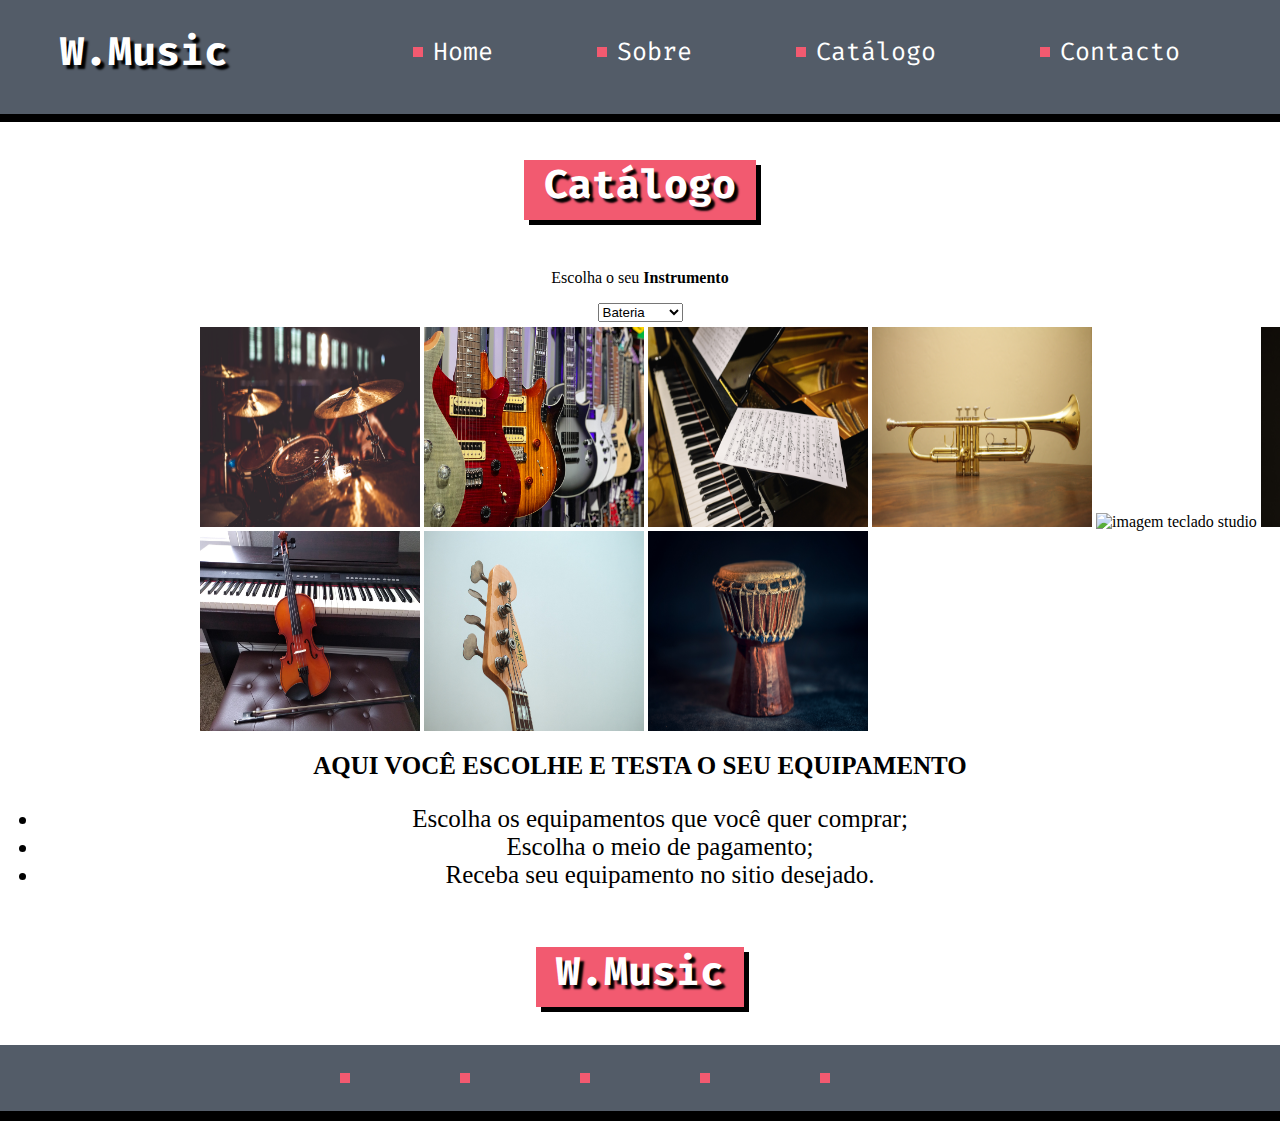
==== ProjetoWMusic/catalogo.html @ c72a1ba7 "Cria JS carrossel e styles.css" ====
<!DOCTYPE html>

<html lang="pt-BR">
	
	<head>

		<meta http-equiv="Content type" content="text/html" charset="UTF-8" />
        <link rel="preconnect" type="text/css" href="https://fonts.gstatic.com"><!--aqui type="text/css"-->
		<meta name="viewport" content="width=device-width, initial-scale=1.0">
		<link href="https://fonts.googleapis.com/css2?family=Fira+Code:wght@300;500&display=swap" type="text/css" rel="stylesheet"><!--aqui type="text/css"-->
		<meta name="author" content="Ismar Gomes" />

		<title>Catálogo</title>

		<script src="https://kit.fontawesome.com/3818d44296.js" crossorigin="anonymous"></script>
		
		<link rel="stylesheet" type="text/css" href="css/styles.css"><!--aqui type="text/css"-->

	</head>

	<body>
		<header>
			<h1>W.Music</h1>

			<nav>				 
				<a lang="en" href="index.html" target="_blank">Home</a>
				<a href="sobre.html" target="_blank">Sobre</a>
				<a href="catalogo.html" target="_blank">Catálogo</a>
				<a href="contacto.html" target="_blank">Contacto</a>				 
			</nav>

		</header>
		
		<div id="box">
			<div id="text" align="center"> 
			
				<h2>Catálogo</h2>
					<p>Escolha o seu <strong>Instrumento</strong></p>
						
				<select>
						<option value="bateria">Bateria</option>
						<option value="guitarra">Guitarra</option>
						<option value="piano">Piano</option>
						<option value="trompete">Trompete</option>
						<option value="teclado">Teclado</option>
						<option value="caixa">Caixa</option>
						<option value="violino">Violino</option>
						<option value="baixo">Baixo</option>
						<option value="percussao">Percussão</option>					
				</select>			  
			</div>
		</div>

		<div id="instrument">

				<img src="assets/img/drumms.jpg" width="220px" height="200px"  alt="imagem drumms" title="Drumms" />
						
				<img src="assets/img/guitarras.jpg" width="220px" height="200px"  alt="guitarras" title="Guitarras" /> 
							
				<img src="assets/img/piano.jpg" width="220px" height="200px"  alt="imagem piano" title="Piano" />
								
				<img src="assets/img/trompete.jpg" width="220px" height="200px"  alt="trompete" title="Trompete" /> 

				<img src="assets/img/tecladostudio.jpg" width="220px" height="200px"  alt="imagem teclado studio" title="Teclado" />
									
				<img src="assets/img/caixa.jpg" width="220px" height="200px"  alt="caixa" title="Caixa" /> 
									
				<img src="assets/img/violino.jpg" width="220px" height="200px"  alt="violino" title="violino" /> 

				<img src="assets/img/baixo.jpg" width="220px" height="200px"  alt="baixo" title="Baixo" /> 

				<img src="assets/img/percussao.jpg" width="220px" height="200px"  alt="baixo" title="Baixo" /> 

		</div>
				
				<p align="center" style="font-size: 25px; font-family: cursive;"><strong>AQUI VOCÊ ESCOLHE E TESTA O SEU EQUIPAMENTO</strong></p>
				
					<ul class="lista" align="center">
						<li>Escolha os equipamentos que você quer comprar;</li>
						<li>Escolha o meio de pagamento;</li>
						<li>Receba seu equipamento no sitio desejado.</li>
					</ul>
					
					<div id="text" align="center">		 
						<h2>W.Music</h2>
					</div>
			
		<footer class="main-footer">
			<a href="#"><i class="fa-brands fa-facebook"></i></a>
			<a href="#"><i class="fa-brands fa-twitter"></i></a>
			<a href="#"><i class="fa-brands fa-instagram"></i></a>
			<a href="#"><i class="fa-brands fa-google-plus"></i></a>
			<a href="#"><i class="fa-brands fa-youtube"></i></a>
		</footer>
	</body>
</html>
---- ProjetoWMusic/css/styles.css ----
body{
    margin: 0;
    padding: 0;
    width: 100%;
    height: 100vh; 
    justify-content: center;
    align-items: center;
}

header{
    display: flex;
    background-color: #535c68;
    border-bottom: 8px solid #000;
    padding: 5px 10px;
    justify-content:space-between;
    margin-bottom: 0px;
    margin-top: -10px;	
    margin-left: -10px;
    margin-right: -10px;
}

h1{
    font-family: 'fira code', sans-serif;
    font-size: 40px;
    color: #FFF;
    text-shadow: 4px 4px 2px #000;
    line-height:60px;
    margin-left:60px;		
}

h2{
    font-size: 40px;
    font-family: 'fira code', sans-serif;
    font-size: 40px;
    color: #FFF;
    text-shadow: 4px 4px 2px #000;
    line-height: 40px;
    margin-left: 20px;
}

nav {
    padding-top: 40px;
    padding-bottom: 0px;
    padding-left: 20PX;
    text-align: right;
    background-color:#535c68;	
}

a {
    display: inline-flex;
    align-items: center;
    color:#FFF;
    font-size:25px;
    font-family:Fira Code, sans-serif;
    margin-right:100px; 	
    text-decoration:none;		
}

a::before {
    width: 10px;
    height: 10px;
    margin-right: 10px;
    content:"" ;
    background-color:#F25A70;
}

#button, h2 {
    display: inline-block;
    height: 60px;
    padding-left: 20px;
    padding-right: 20px;
    line-height:50px;
    box-shadow:	5px 5px 0px #000;	
    margin-right: 20px;
    background-color:#F25A70;
}

#box {
    display: inline;
    margin-top: -20px;
    justify-content: center;
}

#text {
    margin-top: 5px;
    margin-bottom: 5px;
    margin-left: 0%;
}

.slider {
    margin: 0;
    margin-left: 25%;
    width: 800px;
    height: 400px;
    overflow: hidden;
    border-radius: 20px;
}

.slides{
    width: 400%;
    height: 400px;
    display: flex;
}

.slides input{
    display: none;
}

.slide{
    width: 25%;
    position: relative;
    transition: 5s;
}

.slide img{
    width: 800px;
}

.start{
    margin-left: 650px;
    margin-top: 5px;
    font-size: 20px;
    padding: 1px 15px;
    border: 2px solid #dfe4ea;
    border-style: outset;
    border-radius: 10px;/*Ficar arredondado*/
}

.start:hover{
    background-color:#4cd137;
}


.stop{
    margin-left: 80px;
    margin-top: 5px;
    font-size: 20px;
    padding: 1px 15px;
    border: 2px solid #dfe4ea;
    border-style: outset;
    border-radius: 10px;
}

.stop:hover{
    background-color:red;
}

.manual-navigation{
    position: absolute;
    width: 800px;
    margin-top: -30px;
    display: flex;
    justify-content: center;
}

.manual-btn{
    padding: 5px;
    border-radius: 10px;
    cursor: pointer;
    transition: 1s;
    border: 2px solid #fff;
    opacity: 0;
}

.manual-btn:not(:last-child){
    margin-right: 40px;
}

.manual-btn:hover{
    background-color: #fff;
}

#radio1:checked ~ .first{
    margin-left: 0;
}

#radio2:checked ~ .first{
    margin-left: -25%;
}

#radio3:checked ~ .first{
    margin-left: -50%;
}

#radio4:checked ~ .first{
    margin-left: -75%;
}

.navigation-auto div{
    border: 2px solid #4834d4;
    padding: 5px;
    border-radius: 10px;
    cursor: pointer;
    transition: 1s;
    opacity: 0;
}

.navigation-auto{
    position: absolute;
    width: 800px;
    margin-top: 370px;
    display: flex;
    justify-content: center;   
}


#container {
    margin-top: 60px;
    display: inline-block;
    justify-content:space-between;	          
    width:100%;
    height:500px;			
}

#instrument {		
   width: 1300px;
   height: 400px;
   margin-left:200px;
   margin-top: 0px;
   margin-bottom:20px;		
}

#music {
   margin-left:40px;
   margin-right:40px;	    
}

#imagem{
   margin-bottom:10px;
   margin-left:0px;
   margin-top:10px;		
}

#p{
font-family:Fira Code, sans-serif;
font-size:20px;	
}

#local{
    display:block;		
    margin-bottom:80px;
    margin-left: 400px;
    margin-right:0px;
    margin-top:0px;		
}

.lista{
    text-align: center;
    font-size: 25px;
    font-family: cursive;
    color: #000;
}

.main-footer{
    display: flex;
    justify-content: center;
    padding-top: 28px;
    padding-bottom: 28px;
    background-color: #535c68;
    border-bottom: 10px solid #000;
}
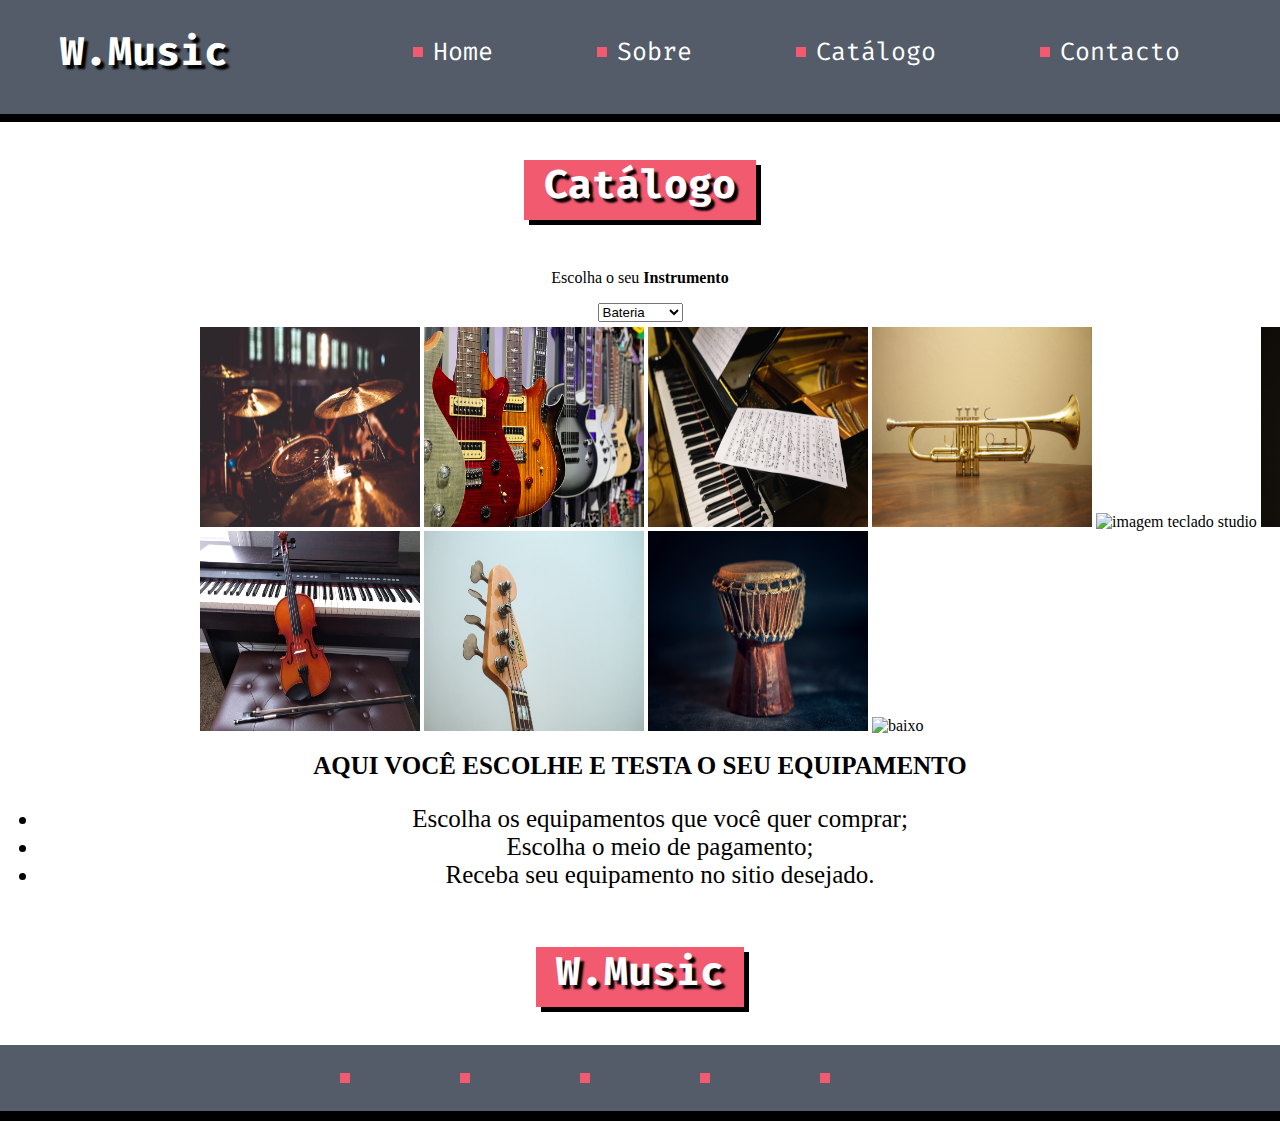
==== commit 7d616597: "imagem de livros" ====
--- a/ProjetoWMusic/catalogo.html
+++ b/ProjetoWMusic/catalogo.html
@@ -69,7 +69,9 @@
 
 				<img src="assets/img/baixo.jpg" width="220px" height="200px"  alt="baixo" title="Baixo" /> 
 
-				<img src="assets/img/percussao.jpg" width="220px" height="200px"  alt="baixo" title="Baixo" /> 
+				<img src="assets/img/percussao.jpg" width="220px" height="200px"  alt="baixo" title="Baixo" />
+				
+				<img src="assets/img/logo-w-music.jpeg" width="220px" height="200px"  alt="baixo" title="logo" />
 
 		</div>
 				
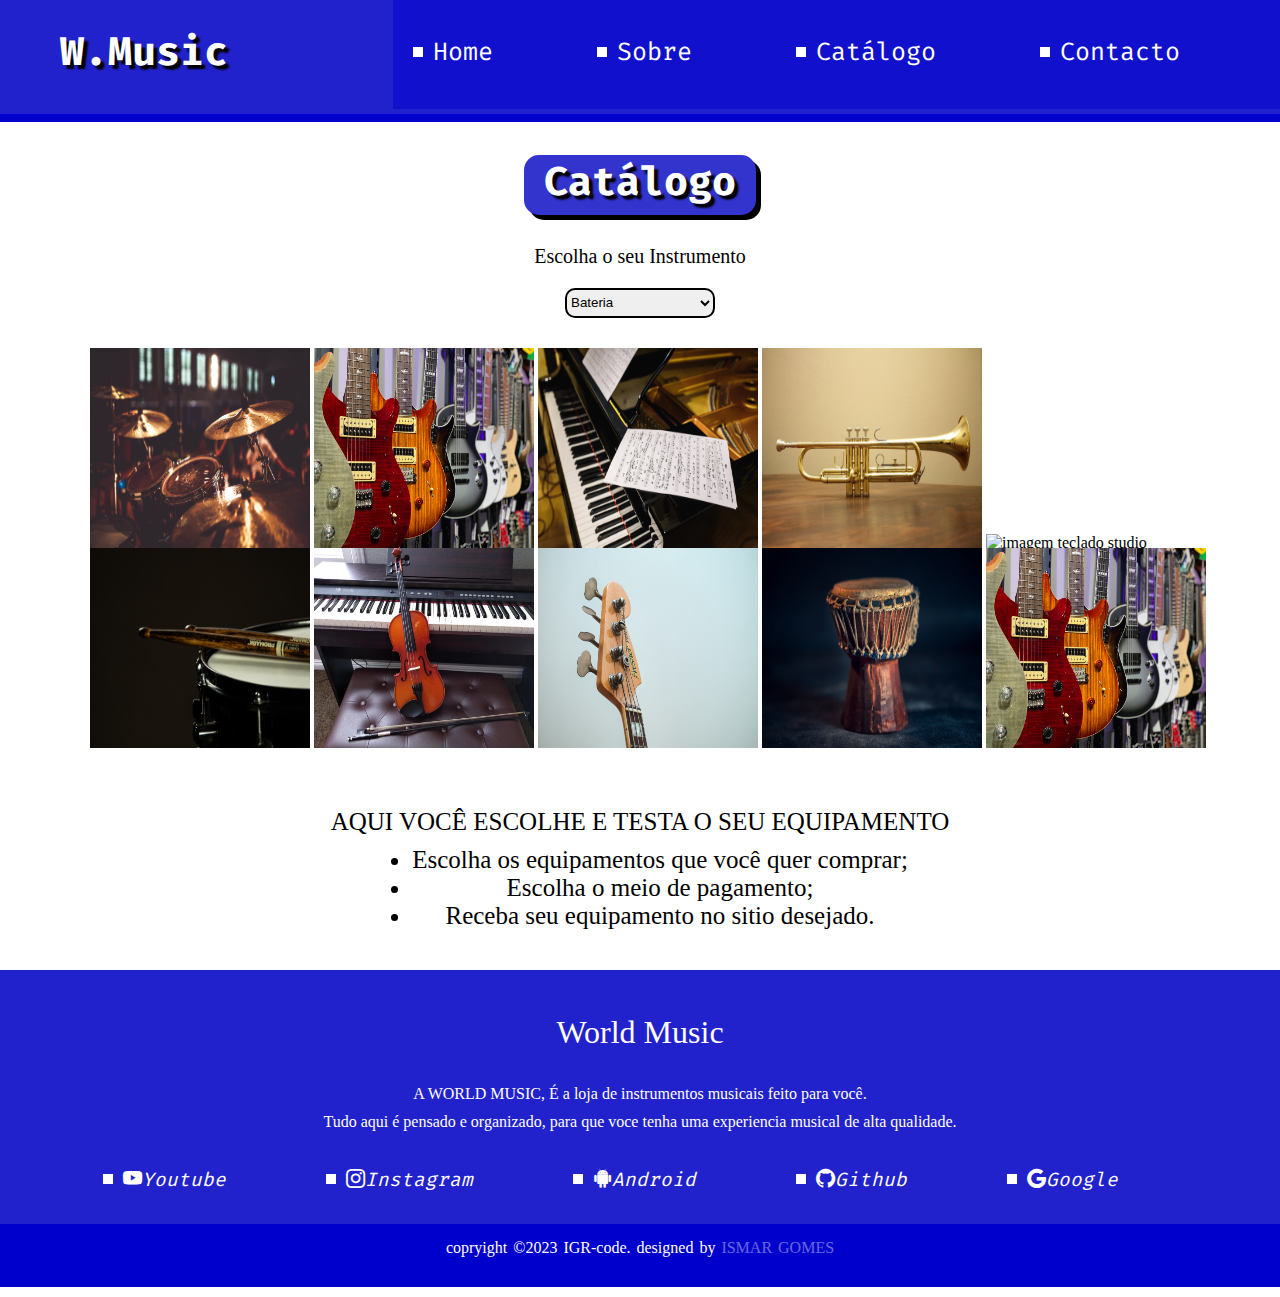
==== commit 184d2026: "Alterações em Catalogo.html" ====
--- a/ProjetoWMusic/catalogo.html
+++ b/ProjetoWMusic/catalogo.html
@@ -13,86 +13,127 @@
 		<title>Catálogo</title>
 
 		<script src="https://kit.fontawesome.com/3818d44296.js" crossorigin="anonymous"></script>
+
+		<link rel="stylesheet" href="https://cdn.jsdelivr.net/npm/bootstrap-icons@1.10.3/font/bootstrap-icons.css">
 		
-		<link rel="stylesheet" type="text/css" href="css/styles.css"><!--aqui type="text/css"-->
+		<link rel="stylesheet" type="text/css" href="css/style.css"><!--aqui type="text/css"-->
 
 	</head>
 
 	<body>
-		<header>
-			<h1>W.Music</h1>
 
-			<nav>				 
-				<a lang="en" href="index.html" target="_blank">Home</a>
-				<a href="sobre.html" target="_blank">Sobre</a>
-				<a href="catalogo.html" target="_blank">Catálogo</a>
-				<a href="contacto.html" target="_blank">Contacto</a>				 
-			</nav>
+		<main class="background">
 
-		</header>
-		
-		<div id="box">
-			<div id="text" align="center"> 
+			<header>
+
+				<div class="logo">
+                    <h1>W.Music</h1>
+                </div>
+
+				<nav>				 
+					<a lang="en" href="index.html" target="_blank">Home</a>
+					<a href="sobre.html" target="_blank">Sobre</a>
+					<a href="catalogo.html" target="_blank">Catálogo</a>
+					<a href="contacto.html" target="_blank">Contacto</a>				 
+				</nav>
+
+			</header>
+
+			<article>
 			
-				<h2>Catálogo</h2>
-					<p>Escolha o seu <strong>Instrumento</strong></p>
-						
-				<select>
-						<option value="bateria">Bateria</option>
-						<option value="guitarra">Guitarra</option>
-						<option value="piano">Piano</option>
-						<option value="trompete">Trompete</option>
-						<option value="teclado">Teclado</option>
-						<option value="caixa">Caixa</option>
-						<option value="violino">Violino</option>
-						<option value="baixo">Baixo</option>
-						<option value="percussao">Percussão</option>					
-				</select>			  
-			</div>
-		</div>
+				<div id="box">
+										
+						<h2 id="home">Catálogo</h2>
 
-		<div id="instrument">
+							<p class="pgf">Escolha o seu Instrumento</p>
+								
+						<select>
+							<option value="bateria">Bateria</option>
+							<option value="guitarra">Guitarra</option>
+							<option value="piano">Piano</option>
+							<option value="trompete">Trompete</option>
+							<option value="teclado">Teclado</option>
+							<option value="caixa">Caixa</option>
+							<option value="violino">Violino</option>
+							<option value="baixo">Baixo</option>
+							<option value="percussao">Percussão</option>					
+						</select>			  
+					
+				</div><!--Fim da div "box"-->
 
-				<img src="assets/img/drumms.jpg" width="220px" height="200px"  alt="imagem drumms" title="Drumms" />
-						
-				<img src="assets/img/guitarras.jpg" width="220px" height="200px"  alt="guitarras" title="Guitarras" /> 
-							
-				<img src="assets/img/piano.jpg" width="220px" height="200px"  alt="imagem piano" title="Piano" />
+		    </article>
+
+			<section>
+
+				<div class="instrument">
+
+					<div id="inst_1">
+
+						<img src="assets/img/drumms.jpg" width="220px" height="200px"  alt="imagem drumms" title="Drumms" />
 								
-				<img src="assets/img/trompete.jpg" width="220px" height="200px"  alt="trompete" title="Trompete" /> 
+						<img src="assets/img/guitarras.jpg" width="220px" height="200px"  alt="guitarras" title="Guitarras" /> 
+									
+						<img src="assets/img/piano.jpg" width="220px" height="200px"  alt="imagem piano" />
+										
+						<img src="assets/img/trompete.jpg" width="220px" height="200px"  alt="trompete" /> 
 
-				<img src="assets/img/tecladostudio.jpg" width="220px" height="200px"  alt="imagem teclado studio" title="Teclado" />
-									
-				<img src="assets/img/caixa.jpg" width="220px" height="200px"  alt="caixa" title="Caixa" /> 
-									
-				<img src="assets/img/violino.jpg" width="220px" height="200px"  alt="violino" title="violino" /> 
+						<img src="assets/img/tecladostudio.jpg" width="220px" height="200px"  alt="imagem teclado studio" />
 
-				<img src="assets/img/baixo.jpg" width="220px" height="200px"  alt="baixo" title="Baixo" /> 
+					</div>
 
-				<img src="assets/img/percussao.jpg" width="220px" height="200px"  alt="baixo" title="Baixo" />
-				
-				<img src="assets/img/logo-w-music.jpeg" width="220px" height="200px"  alt="baixo" title="logo" />
+					<div id="inst_2">
+											
+						<img src="assets/img/caixa.jpg" width="220px" height="200px"  alt="caixa" /> 
+											
+						<img src="assets/img/violino.jpg" width="220px" height="200px"  alt="violino" /> 
 
-		</div>
-				
-				<p align="center" style="font-size: 25px; font-family: cursive;"><strong>AQUI VOCÊ ESCOLHE E TESTA O SEU EQUIPAMENTO</strong></p>
-				
-					<ul class="lista" align="center">
-						<li>Escolha os equipamentos que você quer comprar;</li>
-						<li>Escolha o meio de pagamento;</li>
-						<li>Receba seu equipamento no sitio desejado.</li>
-					</ul>
+						<img src="assets/img/baixo.jpg" width="220px" height="200px"  alt="baixo" /> 
+
+						<img src="assets/img/percussao.jpg" width="220px" height="200px"  alt="perc" />
+
+						<img src="assets/img/guitarras.jpg" width="220px" height="200px"  alt="guitarras" /> 
+
+					</div>
+
+			    </div>
+
+		    </section>
 					
-					<div id="text" align="center">		 
-						<h2>W.Music</h2>
-					</div>
-			
-		<footer class="main-footer">
-			<a href="#"><i class="fa-brands fa-facebook"></i></a>
-			<a href="#"><i class="fa-brands fa-twitter"></i></a>
-			<a href="#"><i class="fa-brands fa-instagram"></i></a>
-			<a href="#"><i class="fa-brands fa-google-plus"></i></a>
-			<a href="#"><i class="fa-brands fa-youtube"></i></a>
-		</footer>
+			<aside>
+
+                <p class="escolhe">AQUI VOCÊ ESCOLHE E TESTA O SEU EQUIPAMENTO</p>
+                            
+                <ul class="lista">
+                    <li>Escolha os equipamentos que você quer comprar;</li>
+                    <li>Escolha o meio de pagamento;</li>
+                    <li>Receba seu equipamento no sitio desejado.</li>
+                </ul>
+            
+            </aside>
+            
+            <footer class="footer-content">
+
+                <h3>World Music</h3>
+    
+                <p>A WORLD MUSIC, É a loja de instrumentos musicais feito para você.<br> Tudo aqui é pensado e organizado, para que voce tenha uma experiencia musical de alta qualidade. </p>
+               
+                <ul class="rede_social">
+                    <li><a href="#"><i class="bi bi-youtube">Youtube</i></a></li>
+                    <li><a href="#"><i class="bi bi-instagram">Instagram</i></a></li>
+                    <li><a href="#"><i class="bi bi-android2">Android</i></a></li>
+                    <li><a href="#"><i class="bi bi-github">Github</i></a></li>
+                    <li><a href="#"><i class="bi bi-google">Google</i></a></li>
+                </ul>
+    
+                <div class="footer-bottom">
+                    <p>copryight &copy;2023 IGR-code. designed by <span>Ismar Gomes</span></p>
+    
+                </div>
+    
+            </footer>
+
+	    </main>
+
 	</body>
+
 </html>--- a/ProjetoWMusic/css/style.css
+++ b/ProjetoWMusic/css/style.css
@@ -0,0 +1,419 @@
+body{
+    margin: 0;
+    padding: 0;
+    width: 100%;
+    height: 100vh; 
+    box-sizing: border-box;
+}
+
+header{
+    display: flex;
+    flex-direction: row;
+    background-color: #2222CD;
+    border-bottom: 8px solid #0000CD;
+    padding: 5px 10px;
+    justify-content:space-between;
+    margin-bottom: 0px;
+    margin-top: -10px;	
+    margin-left: -10px;
+    margin-right: -10px;
+}
+
+
+h1{
+    font-family: 'fira code', sans-serif;
+    font-size: 40px;
+    color: #FFF;
+    text-shadow: 4px 4px 2px #000;
+    line-height:60px;
+    margin-left:60px;		
+}
+
+/*h2{
+    font-size: 40px;
+    font-family: 'fira code', sans-serif;
+    font-size: 40px;
+    color: #FFF;
+    text-shadow: 4px 4px 2px #000;
+    line-height: 40px;
+    margin: 18px;
+}*/
+
+
+nav {
+    padding-top: 40px;
+    padding-bottom: 0px;
+    padding-left: 20PX;
+    text-align: right;
+    background-color: #1111CD;	
+}
+
+a {
+    display: inline-flex;
+    align-items: center;
+    color:#FFF;
+    font-size:25px;
+    font-family:Fira Code, sans-serif;
+    margin-right:100px; 	
+    text-decoration:none;		
+}
+
+a::before {
+    width: 10px;
+    height: 10px;
+    margin-right: 10px;
+    content:"" ;
+    background-color:#FFF;
+}
+
+#box {
+    display: flex;
+    flex-direction: column;
+    align-items: center;   
+}
+
+#button, h2 {
+    display: inline-block;
+    height: 60px;
+    padding-left: 20px;
+    padding-right: 20px;
+    line-height:50px;
+    box-shadow:	5px 5px 0px #000;	  
+    background-color:#F25A70;
+}
+
+#home {
+    font-size: 40px;
+    font-family: 'fira code', sans-serif;
+    color: #FFF;
+    text-shadow: 4px 4px 2px #000;
+    margin-left: 20px;
+    margin-bottom: 10.2px;
+}
+
+#button, #home {
+    display: inline-block;
+    height: 60px;
+    padding-left: 20px;
+    padding-right: 20px;
+    line-height:54px;
+    box-shadow:	5px 5px 0px #000;	
+    margin-right: 20px;
+    border-radius: 15px;
+    background-color:#3333CD;
+}
+
+.pgf {
+    font-size: 20px;
+}
+
+#escolha {
+    font-size: 24px;
+}
+
+select {
+    width: 150px;
+    height: 30px;
+    border-radius: 10px;
+    border: 2px solid #000;
+}
+
+
+.slider {
+    display: flex;
+    flex-direction: column;
+    justify-content: center;
+    margin-left: 26%;
+    width: 800px;
+    height: 400px;
+    overflow: hidden;
+    border-radius: 20px;
+    margin-top: 30px;
+}
+
+.slides{
+    width: 400%;
+    height: 400px;
+    display: flex;
+}
+
+.slides input{
+    display: none;
+}
+
+.slide{
+    width: 25%;
+    position: relative;
+    transition: 5s;
+}
+
+.slide img{
+    width: 800px;
+}
+
+#botoes {
+    background-color: #000;
+}
+
+.start{
+    margin-left: 650px;
+    margin-top: 5px;
+    color: #4cd137;
+    font-size: 20px;
+    padding: 1px 15px;
+    border: 2px solid #000;
+    border-style: outset;
+    border-radius: 10px;/*Ficar arredondado*/
+}
+
+.start:hover{
+    background-color:#4cd137;
+}
+
+
+.stop{
+    margin-left: 80px;
+    margin-top: 5px;
+    font-size: 20px;
+    padding: 1px 15px;
+    border: 2px solid #000;
+    border-style: outset;
+    border-radius: 10px;
+}
+
+.stop:hover{
+    background-color:red;
+}
+
+.manual-navigation{
+    position: absolute;
+    width: 800px;
+    margin-top: -30px;
+    display: flex;
+    justify-content: center;
+}
+
+.manual-btn{
+    padding: 5px;
+    border-radius: 10px;
+    cursor: pointer;
+    transition: 1s;
+    border: 2px solid #fff;
+    opacity: 0;
+}
+
+.manual-btn:not(:last-child){
+    margin-right: 40px;
+}
+
+.manual-btn:hover{
+    background-color: #fff;
+}
+
+#radio1:checked ~ .first{
+    margin-left: 0;
+}
+
+#radio2:checked ~ .first{
+    margin-left: -25%;
+}
+
+#radio3:checked ~ .first{
+    margin-left: -50%;
+}
+
+#radio4:checked ~ .first{
+    margin-left: -75%;
+}
+
+.navigation-auto div{
+    border: 2px solid #4834d4;
+    padding: 5px;
+    border-radius: 10px;
+    cursor: pointer;
+    transition: 1s;
+    opacity: 0;
+}
+
+.navigation-auto{
+    position: absolute;
+    width: 800px;
+    margin-top: 370px;
+    display: flex;
+    justify-content: center;   
+}
+
+/*Volta daqui*/
+
+aside {
+    display: flex;
+    flex-direction: column;
+    align-items: center;
+    margin-top: 50px;
+}
+
+#equipamento {
+    font-size: 25px;
+    font-family: cursive;
+    font-weight: bold;
+}
+
+/*Até aqui estilizamos o site, falta o footer*/
+
+
+#container {
+    margin-top: 60px;
+    display: inline-block;
+    justify-content:space-between;	          
+    width:100%;
+    height:500px;			
+}
+
+.instrument {
+    display: flex;	
+    flex-direction: column;	
+    align-items: center;
+    justify-content: center;
+    padding: 0 20px;
+
+}
+
+#inst_1 {
+    width: 1300px;
+    height: 200px;
+    margin-left:200px;
+    margin-top: 30px;
+    margin-bottom:0px;	
+    gap: 10px;	
+}
+
+#inst_2 {
+    width: 1300px;
+    height: 200px;
+    margin-left:200px;
+    margin-top: 0px;
+    margin-bottom:0px;		
+}
+
+#music {
+   margin-left:40px;
+   margin-right:40px;	    
+}
+
+#imagem{
+   margin-bottom:10px;
+   margin-left:0px;
+   margin-top:10px;		
+}
+
+/*
+#p{
+font-family:Fira Code, sans-serif;
+font-size:20px;	
+}*/
+
+.escolhe {
+    text-align: center;
+    font-size: 25px;
+    font-family: cursive;
+    margin-top: 10px;
+}
+
+#local{
+    display:block;		
+    margin-bottom:80px;
+    margin-left: 400px;
+    margin-right:0px;
+    margin-top:0px;		
+}
+
+.lista{
+    text-align: center;
+    font-size: 25px;
+    font-family: cursive;
+    margin-top: -15px;
+    margin-bottom: 40px;
+    color: #000;
+}
+
+/*Aqui começa estilizar o footer*/
+
+footer {
+    background-color: #2222CD;
+    height: auto;
+    width: 100vw;
+    font-family: "open Sans";
+    padding-top: 40px;
+    color: #fff;   
+}
+
+.footer-content {
+    display: flex;
+    flex-direction: column;
+    align-items: center;
+    justify-content: center;
+    text-align: center;   
+}
+
+.footer-content h3 {
+    margin-top: 6px;
+    font-size: 2rem;
+    font-weight: 400;
+    text-transform: capitalize;
+    line-height: 2rem;
+}
+
+.footer-content p {
+    min-width: 500px;
+    margin: auto;
+    line-height: 28px;
+    font-size: 16px;
+    margin-bottom: 15px;
+}
+
+.rede_social {
+    list-style: none;
+    display: flex;
+    flex-direction: row;
+    align-items: center;
+    justify-content: center;
+    margin: 1rem 0 2rem 0;
+}
+
+.rede_social li {
+    margin: 0;   
+}
+
+.rede_social a {
+    text-decoration: none;
+    color: #fff;   
+}
+
+.rede_social a i {
+    font-size: 1.2rem; 
+    transition: color .4s ease;   
+}
+
+.rede_social a:hover i {
+    color:aqua;
+}
+
+.footer-bottom {
+    background-color: #0000CD;
+    width: 100vw;
+    padding: 10px;
+    text-align: center;
+}
+
+.footer-bottom {
+    font-size: 14px;
+    word-spacing: 2px;
+    text-transform: captalize;
+}
+
+.footer-bottom span {
+    text-transform: uppercase;
+    opacity: .4;
+    font-weight: 200;
+}
+
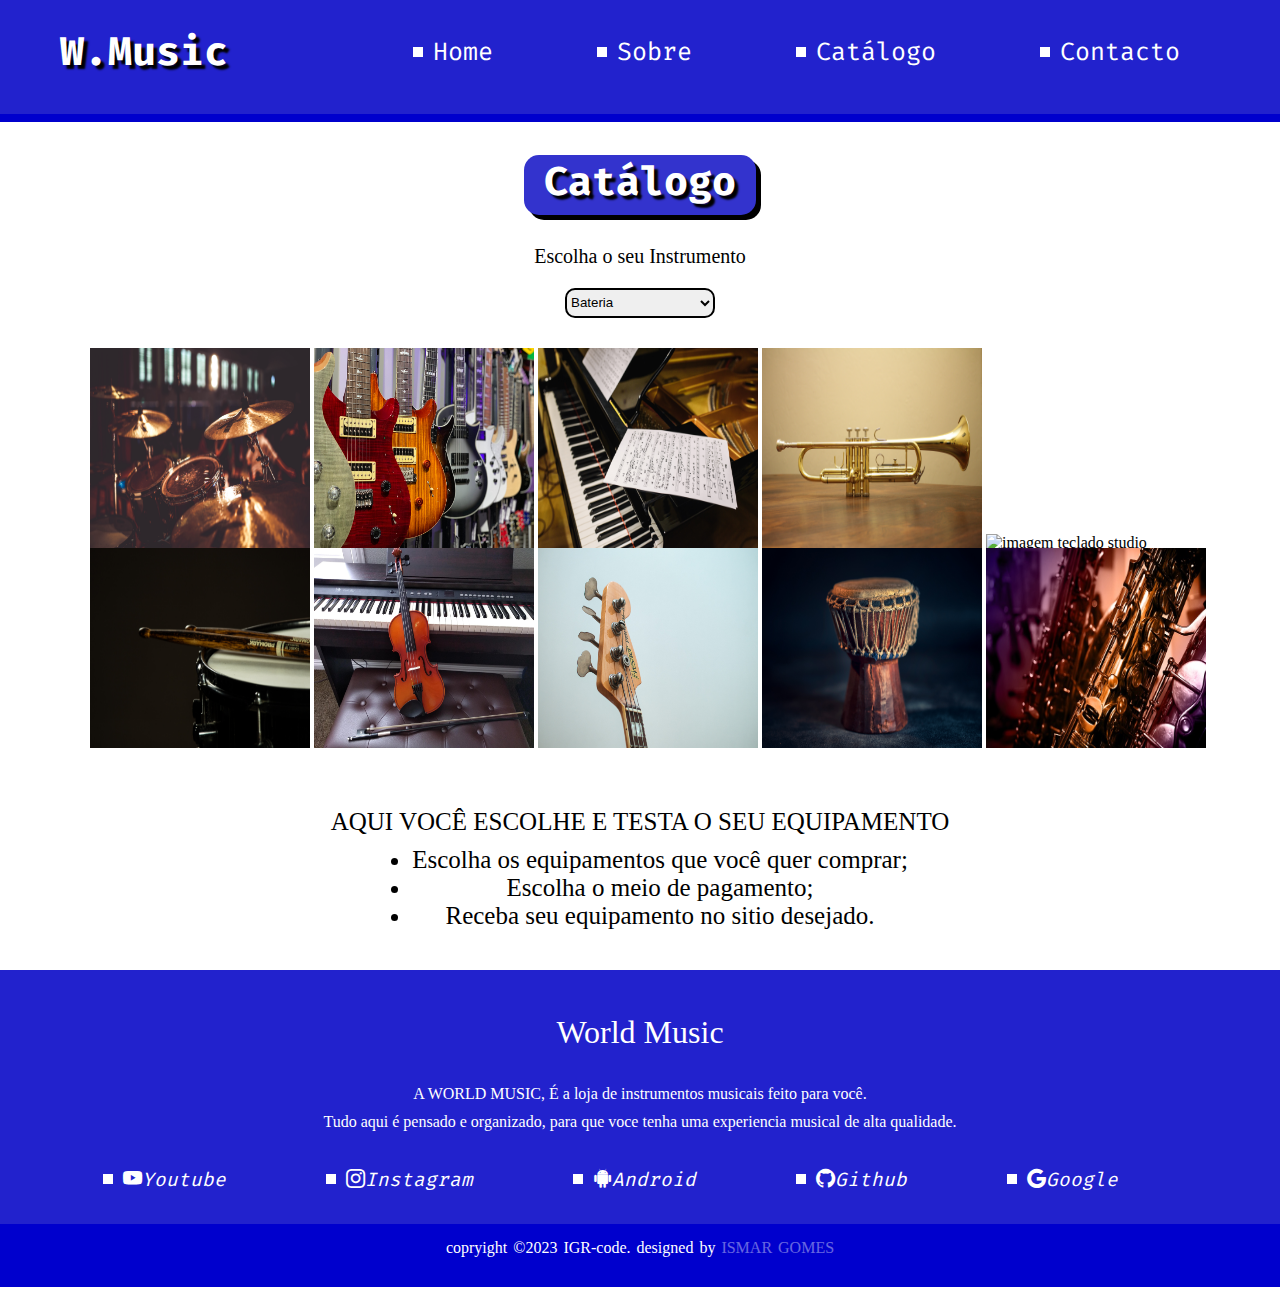
==== commit 5dd84771: "Imagens de instrumentos" ====
--- a/ProjetoWMusic/catalogo.html
+++ b/ProjetoWMusic/catalogo.html
@@ -4,19 +4,21 @@
 	
 	<head>
 
+		<meta name="description" content="Site Loja W Music">
+        <meta name="category" content="portugues, brasileiro, programação web">
+        <meta name="author" content="Ismar Gomes">
+
 		<meta http-equiv="Content type" content="text/html" charset="UTF-8" />
-        <link rel="preconnect" type="text/css" href="https://fonts.gstatic.com"><!--aqui type="text/css"-->
+        <link rel="preconnect" type="text/css" href="https://fonts.gstatic.com">
 		<meta name="viewport" content="width=device-width, initial-scale=1.0">
-		<link href="https://fonts.googleapis.com/css2?family=Fira+Code:wght@300;500&display=swap" type="text/css" rel="stylesheet"><!--aqui type="text/css"-->
-		<meta name="author" content="Ismar Gomes" />
+
+		<link href="https://fonts.googleapis.com/css2?family=Fira+Code:wght@300;500&display=swap" type="text/css" rel="stylesheet">
+	    <script src="https://kit.fontawesome.com/3818d44296.js" crossorigin="anonymous"></script>
+        <link rel="stylesheet" href="https://cdn.jsdelivr.net/npm/bootstrap-icons@1.10.3/font/bootstrap-icons.css">
 
 		<title>Catálogo</title>
-
-		<script src="https://kit.fontawesome.com/3818d44296.js" crossorigin="anonymous"></script>
-
-		<link rel="stylesheet" href="https://cdn.jsdelivr.net/npm/bootstrap-icons@1.10.3/font/bootstrap-icons.css">
 		
-		<link rel="stylesheet" type="text/css" href="css/style.css"><!--aqui type="text/css"-->
+		<link rel="stylesheet" type="text/css" href="css/style.css">
 
 	</head>
 
@@ -91,7 +93,7 @@
 
 						<img src="assets/img/percussao.jpg" width="220px" height="200px"  alt="perc" />
 
-						<img src="assets/img/guitarras.jpg" width="220px" height="200px"  alt="guitarras" /> 
+						<img src="assets/img/saxophone.jpg" width="220px" height="200px"  alt="guitarras" /> 
 
 					</div>
 
--- a/ProjetoWMusic/css/style.css
+++ b/ProjetoWMusic/css/style.css
@@ -45,7 +45,7 @@
     padding-bottom: 0px;
     padding-left: 20PX;
     text-align: right;
-    background-color: #1111CD;	
+    background-color: #2222CD;	
 }
 
 a {
@@ -71,6 +71,24 @@
     flex-direction: column;
     align-items: center;   
 }
+
+#sobre {             /*Sobre nós*/
+    display: flex;
+    flex-direction: column;
+    align-items: center; 
+    justify-content: center;  
+}
+
+.w_music img {      /*Sobre nós*/
+    width: 280vw;
+    height: 300vw;
+}
+
+#sobre_nos {        /*Sobre nós*/
+    display: flex;
+    flex-direction: column;
+}
+
 
 #button, h2 {
     display: inline-block;
@@ -103,6 +121,20 @@
     background-color:#3333CD;
 }
 
+.empresa {
+    font-size: 24px; /*Sobre nós*/
+}
+
+#sobre_texto {
+    font-size: 20px;
+    text-align: justify;
+}
+
+#sobre_texto span {
+    font-weight: bold;
+}
+
+
 .pgf {
     font-size: 20px;
 }
@@ -117,6 +149,11 @@
     border-radius: 10px;
     border: 2px solid #000;
 }
+
+#cadastro {
+    background-color: #4cd137; /*Sobre nós*/
+}
+
 
 
 .slider {
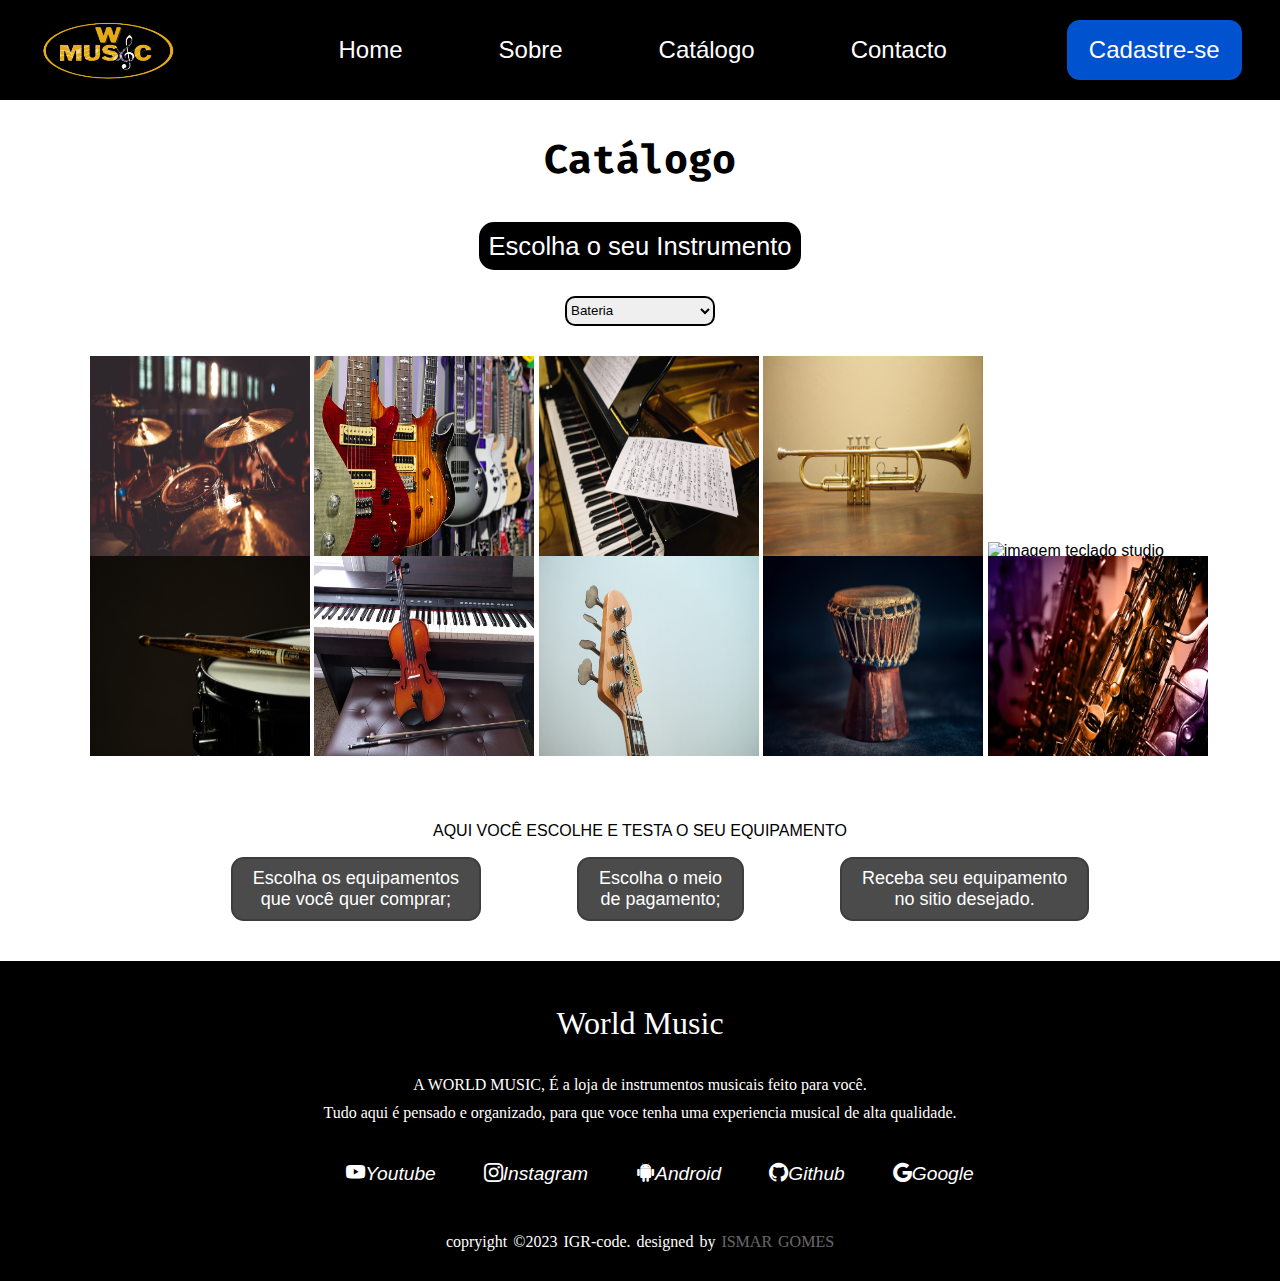
==== commit dcefb570: "Inicia alterações em Catálogo" ====
--- a/ProjetoWMusic/catalogo.html
+++ b/ProjetoWMusic/catalogo.html
@@ -1,9 +1,7 @@
 <!DOCTYPE html>
 
-<html lang="pt-BR">
-	
+<html lang="pt-BR">	
 	<head>
-
 		<meta name="description" content="Site Loja W Music">
         <meta name="category" content="portugues, brasileiro, programação web">
         <meta name="author" content="Ismar Gomes">
@@ -18,124 +16,86 @@
 
 		<title>Catálogo</title>
 		
-		<link rel="stylesheet" type="text/css" href="css/style.css">
-
+		<link rel="stylesheet" type="text/css" href="css/styles.css">
 	</head>
 
 	<body>
-
 		<main class="background">
-
 			<header>
-
-				<div class="logo">
-                    <h1>W.Music</h1>
-                </div>
-
-				<nav>				 
-					<a lang="en" href="index.html" target="_blank">Home</a>
-					<a href="sobre.html" target="_blank">Sobre</a>
-					<a href="catalogo.html" target="_blank">Catálogo</a>
-					<a href="contacto.html" target="_blank">Contacto</a>				 
-				</nav>
-
+				<nav>   
+                    <img src="assets/img/logo-sfundo.png" class="logo" alt="logo">
+                    <ul>                 
+                        <li><a lang="en" href="index.html">Home</a></li>
+                        <li></li><a href="sobre.html">Sobre</a></li>
+                        <li></li><a href="catalogo.html">Catálogo</a></li>
+                        <li></li><a href="contacto.html">Contacto</a></li> 
+                    </ul>                  
+                    <a href="#" class="button">Cadastre-se</a>           
+                </nav>               
 			</header>
 
-			<article>
-			
-				<div id="box">
-										
-						<h2 id="home">Catálogo</h2>
-
-							<p class="pgf">Escolha o seu Instrumento</p>
-								
-						<select>
-							<option value="bateria">Bateria</option>
-							<option value="guitarra">Guitarra</option>
-							<option value="piano">Piano</option>
-							<option value="trompete">Trompete</option>
-							<option value="teclado">Teclado</option>
-							<option value="caixa">Caixa</option>
-							<option value="violino">Violino</option>
-							<option value="baixo">Baixo</option>
-							<option value="percussao">Percussão</option>					
-						</select>			  
-					
+			<article>			
+				<div id="box">										
+					<h2 id="home">Catálogo</h2>
+						<p class="pgf">Escolha o seu Instrumento</p>								
+					<select>
+						<option value="bateria">Bateria</option>
+						<option value="guitarra">Guitarra</option>
+						<option value="piano">Piano</option>
+						<option value="trompete">Trompete</option>
+						<option value="teclado">Teclado</option>
+						<option value="caixa">Caixa</option>
+						<option value="violino">Violino</option>
+						<option value="baixo">Baixo</option>
+						<option value="percussao">Percussão</option>					
+					</select>			  					
 				</div><!--Fim da div "box"-->
-
 		    </article>
 
 			<section>
-
 				<div class="instrument">
-
 					<div id="inst_1">
-
-						<img src="assets/img/drumms.jpg" width="220px" height="200px"  alt="imagem drumms" title="Drumms" />
-								
-						<img src="assets/img/guitarras.jpg" width="220px" height="200px"  alt="guitarras" title="Guitarras" /> 
-									
-						<img src="assets/img/piano.jpg" width="220px" height="200px"  alt="imagem piano" />
-										
-						<img src="assets/img/trompete.jpg" width="220px" height="200px"  alt="trompete" /> 
-
-						<img src="assets/img/tecladostudio.jpg" width="220px" height="200px"  alt="imagem teclado studio" />
-
+						<img src="assets/img/drumms.jpg" class="fts_catalog"  alt="imagem drumms" />
+						<img src="assets/img/guitarras.jpg" class="fts_catalog" alt="guitarras" /> 
+						<img src="assets/img/piano.jpg" class="fts_catalog" alt="imagem piano" />
+						<img src="assets/img/trompete.jpg" class="fts_catalog" alt="trompete" /> 
+						<img src="assets/img/tecladostudio.jpg" class="fts_catalog" alt="imagem teclado studio" />
 					</div>
 
-					<div id="inst_2">
-											
-						<img src="assets/img/caixa.jpg" width="220px" height="200px"  alt="caixa" /> 
-											
-						<img src="assets/img/violino.jpg" width="220px" height="200px"  alt="violino" /> 
-
-						<img src="assets/img/baixo.jpg" width="220px" height="200px"  alt="baixo" /> 
-
-						<img src="assets/img/percussao.jpg" width="220px" height="200px"  alt="perc" />
-
-						<img src="assets/img/saxophone.jpg" width="220px" height="200px"  alt="guitarras" /> 
-
+					<div id="inst_2">											
+						<img src="assets/img/caixa.jpg" class="fts_catalog" alt="caixa" /> 
+						<img src="assets/img/violino.jpg" class="fts_catalog" alt="violino" /> 
+						<img src="assets/img/baixo.jpg" class="fts_catalog" alt="baixo" /> 
+						<img src="assets/img/percussao.jpg" class="fts_catalog" alt="perc" />
+						<img src="assets/img/saxophone.jpg" class="fts_catalog" alt="guitarras" /> 
 					</div>
-
 			    </div>
-
 		    </section>
 					
 			<aside>
-
                 <p class="escolhe">AQUI VOCÊ ESCOLHE E TESTA O SEU EQUIPAMENTO</p>
                             
                 <ul class="lista">
-                    <li>Escolha os equipamentos que você quer comprar;</li>
-                    <li>Escolha o meio de pagamento;</li>
-                    <li>Receba seu equipamento no sitio desejado.</li>
-                </ul>
-            
+					<li class="cartaz">Escolha os equipamentos<br>que você quer comprar;</li><br>
+                    <li class="cartaz">Escolha o meio <br> de pagamento;</li><br>
+                    <li class="cartaz">Receba seu equipamento <br> no sitio desejado.</li>
+                </ul>            
             </aside>
             
             <footer class="footer-content">
-
-                <h3>World Music</h3>
-    
-                <p>A WORLD MUSIC, É a loja de instrumentos musicais feito para você.<br> Tudo aqui é pensado e organizado, para que voce tenha uma experiencia musical de alta qualidade. </p>
-               
+                <h3>World Music</h3>    
+                    <p>A WORLD MUSIC, É a loja de instrumentos musicais feito para você.<br> Tudo aqui é pensado e organizado, para que voce tenha uma experiencia musical de alta qualidade. </p>               
                 <ul class="rede_social">
                     <li><a href="#"><i class="bi bi-youtube">Youtube</i></a></li>
                     <li><a href="#"><i class="bi bi-instagram">Instagram</i></a></li>
                     <li><a href="#"><i class="bi bi-android2">Android</i></a></li>
                     <li><a href="#"><i class="bi bi-github">Github</i></a></li>
                     <li><a href="#"><i class="bi bi-google">Google</i></a></li>
-                </ul>
-    
+                </ul>   
                 <div class="footer-bottom">
-                    <p>copryight &copy;2023 IGR-code. designed by <span>Ismar Gomes</span></p>
-    
-                </div>
-    
+                    <p>copryight &copy;2023 IGR-code. designed by <span>Ismar Gomes</span></p>    
+                </div>    
             </footer>
-
 	    </main>
-
 	</body>
-
 </html>--- a/ProjetoWMusic/css/styles.css
+++ b/ProjetoWMusic/css/styles.css
@@ -0,0 +1,540 @@
+body{
+    margin: 0;
+    padding: 0;
+    width: 100%;
+    height: 100vh; 
+    box-sizing: border-box;
+    list-style: none;
+    font-family: 'Roboto', sans-serif;
+}
+
+@import url('https://fonts.googleapis.com/css2?family=Roboto:wght@400;700&display=swap');
+/*_--**"Adicionamos umas fontes com o 'LINK' ACIMA" e " USAMOS *{ } para CONFIGURAR a TELA TODA"**-- */
+
+header{
+    display: flex;
+    flex-direction: column;  
+}
+
+h1{
+    font-family: 'Roboto', sans-serif;
+    font-size: 4rem;
+    color: #FFF;
+    text-shadow: 4px 4px 2px #000;
+    line-height:6rem;
+    margin-left:6rem;		
+}
+/*
+h2{
+    font-size: 40px;
+    font-family: 'fira code', sans-serif;
+    font-size: 40px;
+    color: #FFF;
+    text-shadow: 4px 4px 2px #000;
+    line-height: 40px;
+    margin-left: 20px;
+}*/
+
+nav {
+    display: flex;
+    flex-direction: row;
+    align-items: center;
+    justify-content: space-between;
+    background-color: #000;
+    padding: 0 2.4rem;
+    height: 100px;
+}
+
+.logo {
+    width:140px;
+    height: 120px; 
+    padding-bottom: 1rem;
+}
+
+a {
+    text-decoration: none;
+    color: #fff;
+    font-size: 1.5rem;       
+    font-family: 'Roboto', sans-serif; 
+}
+
+ul {
+    display: flex;
+    gap: 3rem; /*** (3 rem é = a 30 px) ***/
+}
+
+
+.button {
+    display: inline-flex;
+    justify-content: center;
+    align-items: center;
+    padding: 3px 20px;
+    height: 50px;
+    border: 2px solid #0354ce;
+    color: #fff;
+    background-color: #0052CE;                
+    border-radius: .8rem;
+    transition: .8s;                          
+}
+
+.button:hover {
+    background-color: #FFF;
+    color: #0052CE;
+}
+
+#box {   
+    display: flex;
+    flex-direction: column;
+    align-items: center;      
+}
+
+#sobre {             /*Sobre nós*/
+    display: flex;
+    flex-direction: column;
+    align-items: center; 
+    justify-content: center;  
+}
+
+.w_music img {      /*Sobre nós*/
+    width: 280vw;
+    height: 300vw;
+}
+
+#sobre_nos {        /*Sobre nós*/
+    display: flex;
+    flex-direction: column;
+}
+
+h4 {
+    width: 100%;
+    text-transform: uppercase;	
+    font-size: 1.5rem;
+    font-family: 'Roboto', sans-serif;
+    color: #000;
+    padding: 1rem;
+    text-align: center;
+    margin-top: 2rem;
+}
+
+#home {
+    font-size: 40px;
+    font-family: 'fira code', sans-serif;
+    color: #000;
+    margin-bottom: 10.2px;
+}
+
+.empresa {
+    font-size: 24px; /*Sobre nós*/
+}
+
+#sobre_texto {          /*Sobre nós*/
+    font-size: 20px;
+    text-align: justify;
+}
+
+#sobre_texto span {      /*Sobre nós*/
+    font-weight: bold;
+}
+
+.pgf {                 /*Catálogo*/
+    font-size: 1.6rem;
+    font-family: 'Roboto', sans-serif;
+    background-color: #000;
+    color: #FFF;  
+    padding: 0.6rem;
+    border-radius: 15px;       
+
+}
+
+#escolha {
+    font-size: 3rem;
+    font-family: 'Roboto', sans-serif;
+}
+
+select {                   /*Sobre nós*/
+    width: 150px;
+    height: 30px;
+    border-radius: 10px;
+    border: 2px solid #000;
+}
+
+#cadastro {
+    background-color: #4cd137; /*Sobre nós*/
+}
+
+
+#text {
+    margin-top: 5px;
+    margin-bottom: 5px;
+    margin-left: 0%;
+}
+
+.slider {
+    display: flex;
+    flex-direction: column;
+    justify-content: center;
+    margin-left: 26%;
+    width: 800px;
+    height: 400px;
+    overflow: hidden;
+    border-radius: 20px;
+    margin-top: 30px;
+}
+
+.slides{
+    width: 400%;
+    height: 400px;
+    display: flex;
+}
+
+.slides input{
+    display: none;
+}
+
+.slide{
+    width: 25%;
+    position: relative;
+    transition: 5s;
+}
+
+.slide img{
+    width: 800px;
+}
+
+#botoes {
+    background-color: #000;
+}
+
+.start{
+    margin-left: 650px;
+    margin-top: 5px;
+    font-size: 20px;
+    padding: 1px 15px;
+    border: 2px solid #dfe4ea;
+    border-style: outset;
+    border-radius: 10px;/*Ficar arredondado*/
+}
+
+.start:hover{
+    background-color:#4cd137;
+}
+
+
+.stop{
+    margin-left: 80px;
+    margin-top: 5px;
+    font-size: 20px;
+    padding: 1px 15px;
+    border: 2px solid #dfe4ea;
+    border-style: outset;
+    border-radius: 10px;
+}
+
+.stop:hover{
+    background-color:red;
+}
+
+.manual-navigation{
+    position: absolute;
+    width: 800px;
+    margin-top: -30px;
+    display: flex;
+    justify-content: center;
+}
+
+.manual-btn{
+    padding: 5px;
+    border-radius: 10px;
+    cursor: pointer;
+    transition: 1s;
+    border: 2px solid #fff;
+    opacity: 0;
+}
+
+.manual-btn:not(:last-child){
+    margin-right: 40px;
+}
+
+.manual-btn:hover{
+    background-color: #fff;
+}
+
+#radio1:checked ~ .first{
+    margin-left: 0;
+}
+
+#radio2:checked ~ .first{
+    margin-left: -25%;
+}
+
+#radio3:checked ~ .first{
+    margin-left: -50%;
+}
+
+#radio4:checked ~ .first{
+    margin-left: -75%;
+}
+
+.navigation-auto div{
+    border: 2px solid #4834d4;
+    padding: 5px;
+    border-radius: 10px;
+    cursor: pointer;
+    transition: 1s;
+    opacity: 0;
+}
+
+.navigation-auto{
+    position: absolute;
+    width: 800px;
+    margin-top: 370px;
+    display: flex;
+    justify-content: center;   
+}
+
+aside {                       /*Sobre nós*/
+    display: flex;
+    flex-direction: column;
+    align-items: center;
+    margin-top: 50px;
+}
+
+.cartaz {                        /*Sobre nós*/
+    display: inline-flex;
+    justify-content: center;
+    align-items: center;
+    font-family: 'Roboto', sans-serif;
+    font-size: 18px;
+    padding: 5px 20px;
+    height: 50px;
+    text-align: 50px;
+    border: 2px solid #3d3d3d;
+    color: #FFF;
+    background-color: #4b4b4b;                
+    border-radius: .8rem;    
+    margin-top: 1rem;                      
+}
+
+#equipamento {
+    font-size: 25px;
+    font-family: 'Roboto', sans-serif;
+    font-weight: bold;
+}
+
+#container {
+    margin-top: 60px;
+    display: inline-block;
+    justify-content:space-between;	          
+    width:100%;
+    height:500px;			
+}
+
+/*#instrument {		
+   width: 1300px;
+   height: 400px;
+   margin-left:200px;
+   margin-top: 0px;
+   margin-bottom:20px;		
+}*/
+
+.instrument {         /*Catálogo*/
+    display: flex;	
+    flex-direction: column;	
+    align-items: center;
+    justify-content: center;
+    padding: 0 20px;
+
+}
+
+.fts_catalog {
+    width: 220px;
+    height: 200px;
+}
+
+#inst_1 {
+    width: 1300px;
+    height: 200px;
+    margin-left:200px;
+    margin-top: 30px;
+    margin-bottom:0px;	
+    gap: 10px;	
+}
+
+#inst_2 {
+    width: 1300px;
+    height: 200px;
+    margin-left:200px;
+    margin-top: 0px;
+    margin-bottom:0px;		
+}
+
+#music {
+   margin-left:40px;
+   margin-right:40px;	    
+}
+
+#imagem{
+   margin-bottom:10px;
+   margin-top:10px;		
+}
+
+#p{
+font-family:'Roboto', sans-serif;
+font-size:20px;	
+}
+
+.opções {
+    text-align: center;
+    font-size: 2rem;
+    font-family: 'Roboto', sans-serif;
+    margin-top: 10px;
+}
+
+
+#local{
+    display:block;		
+    margin-bottom:80px;
+    margin-left: 400px;
+}
+
+.lista{
+    text-align: center;
+    font-size: 25px;
+    font-family: 'Roboto', sans-serif;
+    margin-top:-15px;
+    margin-bottom: 40px;
+    color: #000;
+}
+
+/*Sobre começa aqui*/
+
+.sobre {
+    display: flex;
+    margin-top: 3rem;
+}
+
+#ftstudio {
+    width: 600px;
+    height: 350px;
+    margin-left: 4rem;
+    border-radius: 10px;
+}
+
+.w_music {
+    width: 100%;
+}
+
+.sobre-nos{
+    width: 100%;
+}
+
+#sobre_texto{
+    margin-right: 140px;
+    margin-top: 4rem;
+}
+
+.fotos {
+    display: flex;
+    flex-direction: row;
+    align-items: center;
+    justify-content: space-evenly; 
+    margin-top: 3rem;  
+}
+
+.foto_1 {
+     width: 380px;
+     height: 300px;
+}
+
+.foto_2 {
+    width: 380px;
+    height: 300px;
+}
+
+.foto_3 {
+    width: 380px;
+    height: 300px;
+}
+
+/*Aqui começa estilizar o footer*/
+
+footer {
+    background-color: #000;
+    height: auto;
+    width: 100vw;
+    font-family: "open Sans";
+    padding-top: 40px;
+    color: #fff;   
+}
+
+.footer-content {
+    display: flex;
+    flex-direction: column;
+    align-items: center;
+    justify-content: center;
+    text-align: center;   
+}
+
+.footer-content h3 {
+    margin-top: 6px;
+    font-size: 2rem;
+    font-weight: 400;
+    text-transform: capitalize;
+    line-height: 2rem;
+}
+
+.footer-content p {
+    min-width: 500px;
+    margin: auto;
+    line-height: 28px;
+    font-size: 16px;
+    margin-bottom: 15px;
+}
+
+.rede_social {
+    list-style: none;
+    display: flex;
+    flex-direction: row;
+    align-items: center;
+    justify-content: center;
+    margin: 1rem 0 2rem 0;
+}
+
+.rede_social li {
+    margin: 0;   
+}
+
+.rede_social a {
+    text-decoration: none;
+    color: #fff;   
+}
+
+.rede_social a i {
+    font-size: 1.2rem; 
+    transition: color .4s ease;   
+}
+
+.rede_social a:hover i {
+    color:aqua;
+}
+
+.footer-bottom {
+    background-color: #000;
+    width: 100vw;
+    padding: 10px;
+    text-align: center;
+}
+
+.footer-bottom {
+    font-size: 14px;
+    word-spacing: 2px;
+    text-transform: captalize;
+}
+
+.footer-bottom span {
+    text-transform: uppercase;
+    opacity: .4;
+    font-weight: 200;
+}
+
+
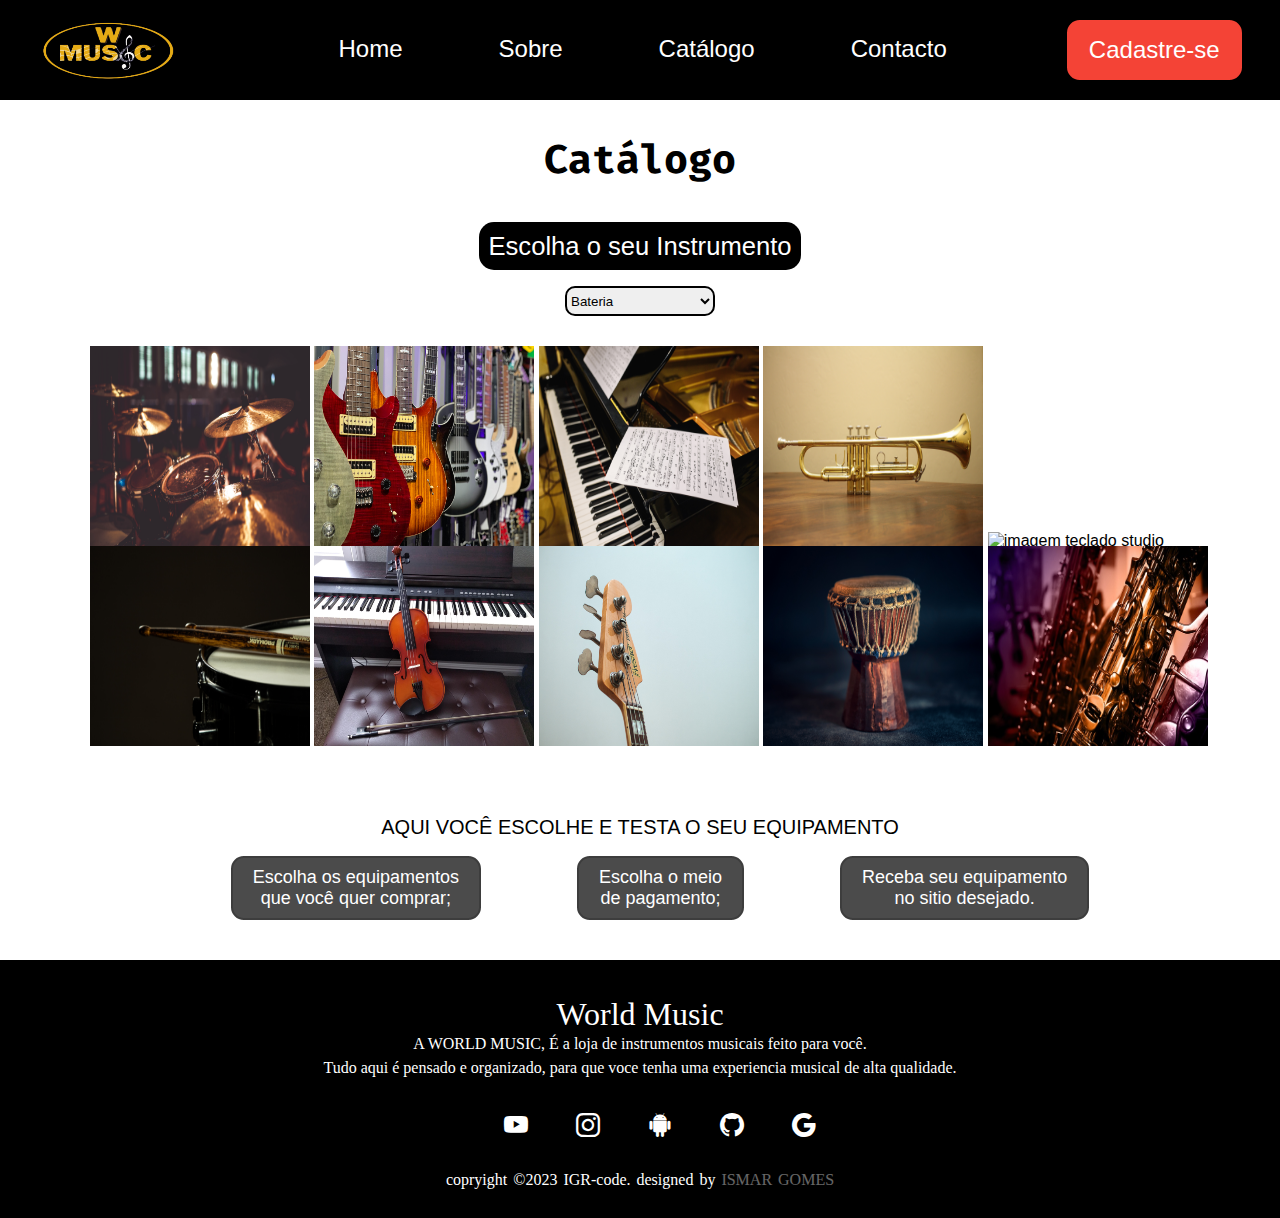
==== commit a8d61c43: "Alterações nas páginas do projeto WMusic" ====
--- a/ProjetoWMusic/catalogo.html
+++ b/ProjetoWMusic/catalogo.html
@@ -22,7 +22,7 @@
 	<body>
 		<main class="background">
 			<header>
-				<nav>   
+				<nav>				 
                     <img src="assets/img/logo-sfundo.png" class="logo" alt="logo">
                     <ul>                 
                         <li><a lang="en" href="index.html">Home</a></li>
@@ -30,7 +30,7 @@
                         <li></li><a href="catalogo.html">Catálogo</a></li>
                         <li></li><a href="contacto.html">Contacto</a></li> 
                     </ul>                  
-                    <a href="#" class="button">Cadastre-se</a>           
+                    <a href="#" class="button">Cadastre-se</a>             
                 </nav>               
 			</header>
 
@@ -86,11 +86,11 @@
                 <h3>World Music</h3>    
                     <p>A WORLD MUSIC, É a loja de instrumentos musicais feito para você.<br> Tudo aqui é pensado e organizado, para que voce tenha uma experiencia musical de alta qualidade. </p>               
                 <ul class="rede_social">
-                    <li><a href="#"><i class="bi bi-youtube">Youtube</i></a></li>
-                    <li><a href="#"><i class="bi bi-instagram">Instagram</i></a></li>
-                    <li><a href="#"><i class="bi bi-android2">Android</i></a></li>
-                    <li><a href="#"><i class="bi bi-github">Github</i></a></li>
-                    <li><a href="#"><i class="bi bi-google">Google</i></a></li>
+                    <li><a href="#"><i class="bi bi-youtube"></i></a></li>
+                    <li><a href="#"><i class="bi bi-instagram"></i></a></li>
+                    <li><a href="#"><i class="bi bi-android2"></i></a></li>
+                    <li><a href="#"><i class="bi bi-github"></i></a></li>
+                    <li><a href="#"><i class="bi bi-google"></i></a></li>
                 </ul>   
                 <div class="footer-bottom">
                     <p>copryight &copy;2023 IGR-code. designed by <span>Ismar Gomes</span></p>    
--- a/ProjetoWMusic/css/styles.css
+++ b/ProjetoWMusic/css/styles.css
@@ -63,6 +63,19 @@
     gap: 3rem; /*** (3 rem é = a 30 px) ***/
 }
 
+ul a::after {
+    content: '';
+    width: 0%;
+    height: 2px;
+    background: #f44336;
+    display: block;
+    margin: auto;
+    transition: 0.5s;
+}
+
+ul a:hover::after {
+    width: 100%;      /* AQUI O (width: 100%; ) FAZ APARECER O SUBLINHADO AO PASSAR "O MOUSE SOBRE O MENU". */
+}
 
 .button {
     display: inline-flex;
@@ -70,16 +83,16 @@
     align-items: center;
     padding: 3px 20px;
     height: 50px;
-    border: 2px solid #0354ce;
+    border: 2px solid #f44336;
     color: #fff;
-    background-color: #0052CE;                
+    background-color: #f44336;                
     border-radius: .8rem;
     transition: .8s;                          
 }
 
 .button:hover {
     background-color: #FFF;
-    color: #0052CE;
+    color: #f44336;
 }
 
 #box {   
@@ -87,6 +100,38 @@
     flex-direction: column;
     align-items: center;      
 }
+
+/* INÍCIO DA SECTION .COURSE (COURSE.HTML) */
+.banner {
+    width: 80%;
+    margin: auto;
+    text-align: center;
+    padding-top: 20px;
+}
+.row {
+    display: flex;
+    margin-top: 5%;
+    justify-content: space-between;
+}
+.banner-col {                /* A DIV (.course-col) vai estilizar as 3 Divs de uma só vez. */
+    background: #d1ccc0;
+    flex-basis: 31%;         /* Flex-basis: 31%; : =  ARRUMOU AS 3 DIVS, COM OS TEXTOS. */
+    border-radius: 10%;
+    padding: 20px 12px;        /* Padding: 20px 12px;  =  Espaço interno nas 3 DIVS. */
+    box-sizing: border-box;    /* Box-sizing: border-box;  = Aumenta o espaço entre as 3 DIVS. */
+    margin-bottom: 5%;        /* Margin-bottom: 5%;  =  Aumenta o espaço das 3 DIVS, com o elemento abaixo. */
+    transition: 0.5s;         /* Para o efeito da Borda das Divs "APARECEREM." (.course-col:hover) */
+}
+h3 {              /* Vamos arrumar o título */
+    text-align: center;    /* Alinhar o texto ao centro */
+    font-weight: 600;      /* A espessura da letra */
+    margin: 10px 0px;      /* As margens nas 4 extremidades */
+    
+}
+.banner-col:hover {        /* Vamos coloacar uma borda na DIV " Que aparece quando o curso passa por cima */
+    box-shadow: 0 0 20px 0px;    
+}
+
 
 #sobre {             /*Sobre nós*/
     display: flex;
@@ -438,23 +483,95 @@
     flex-direction: row;
     align-items: center;
     justify-content: space-evenly; 
-    margin-top: 3rem;  
+    margin-top: 1%;  
 }
 
 .foto_1 {
      width: 380px;
      height: 300px;
+     border-radius: 15px;
 }
 
 .foto_2 {
     width: 380px;
     height: 300px;
+    border-radius: 15px;
 }
 
 .foto_3 {
     width: 380px;
     height: 300px;
-}
+    border-radius: 15px;
+}
+
+.ponto-x {  /*PAI das divs "coluna_1 e coluna_2*/
+    display: flex; 
+    width: 100%;
+    margin-top: 3rem;
+}
+
+.coluna_1 {   /*PAI das divs "coluna_1 e coluna_2*/
+    display: flex;
+    flex-direction: column;
+    justify-content: center; 
+    gap: 1rem;
+}
+
+.address {   /*FILHO da div "coluna_1"*/
+    display: flex;
+    flex-direction: column;
+    justify-content: center;
+    width: 30%;
+    margin-left: 5rem;
+    background-color: #CAD3C8;
+    padding: 0px 25px 20px ;
+    border: 4px solid #dff9fb;   
+}
+
+p {
+    font-size: 20px;
+    margin-bottom: 1rem;
+}
+
+
+.maps {      /*FILHO da div "coluna_1"*/
+    width: 30%;
+    background-color: #CAD3C8;
+    padding: 0px 25px 20px ;
+    border: 4px solid #dff9fb;
+    margin-left: 5rem;
+    border: 4px solid #dff9fb;
+}
+
+#sobre_texto {
+    font-size: 20px;
+    margin-bottom: 1rem;
+}
+
+span {
+    font-weight: bold;
+
+}
+
+.coluna_2 { 
+    position:absolute;
+    width: 100%;
+    height: auto;
+    margin: 0px;
+}
+
+#local {
+    position: absolute;
+    left: 15%;
+    width: 100%;
+    height: auto;
+}
+
+#mapa {
+    width: 800px;
+    height: 500px; 
+}
+
 
 /*Aqui começa estilizar o footer*/
 
@@ -480,15 +597,15 @@
     font-size: 2rem;
     font-weight: 400;
     text-transform: capitalize;
-    line-height: 2rem;
+    line-height: 1rem;
 }
 
 .footer-content p {
     min-width: 500px;
     margin: auto;
-    line-height: 28px;
-    font-size: 16px;
-    margin-bottom: 15px;
+    line-height: 24px;
+    font-size: 16px;  
+    margin-bottom: 1rem; 
 }
 
 .rede_social {
@@ -497,7 +614,7 @@
     flex-direction: row;
     align-items: center;
     justify-content: center;
-    margin: 1rem 0 2rem 0;
+    margin: 1rem 0 1rem 0;
 }
 
 .rede_social li {
@@ -510,12 +627,12 @@
 }
 
 .rede_social a i {
-    font-size: 1.2rem; 
-    transition: color .4s ease;   
+    font-size: 1.5rem; 
+    transition: color .5s ease;   
 }
 
 .rede_social a:hover i {
-    color:aqua;
+    color:#f44336;;
 }
 
 .footer-bottom {
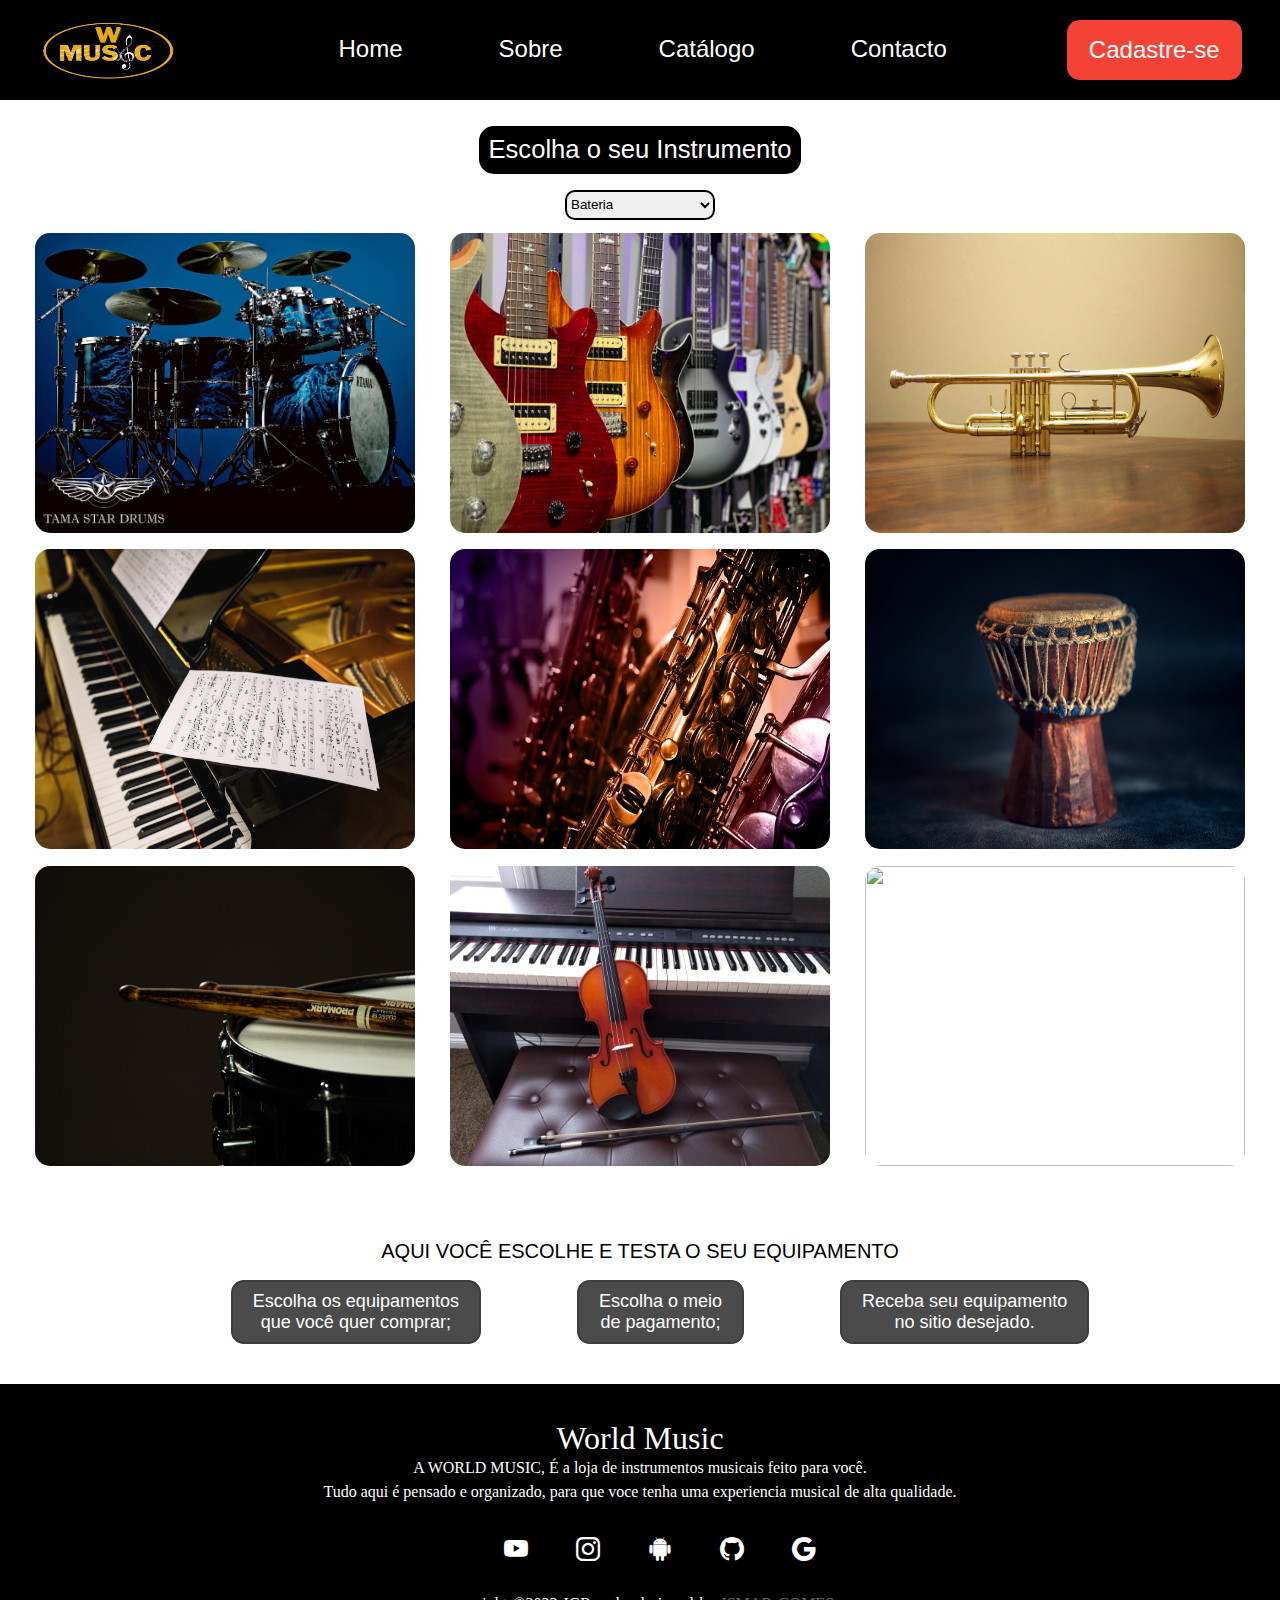
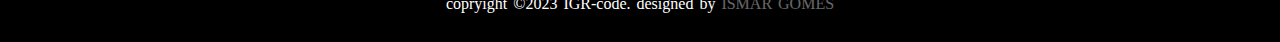
==== commit db4c7a67: "fotos" ====
--- a/ProjetoWMusic/catalogo.html
+++ b/ProjetoWMusic/catalogo.html
@@ -35,8 +35,7 @@
 			</header>
 
 			<article>			
-				<div id="box">										
-					<h2 id="home">Catálogo</h2>
+				<div id="box">														
 						<p class="pgf">Escolha o seu Instrumento</p>								
 					<select>
 						<option value="bateria">Bateria</option>
@@ -51,26 +50,34 @@
 					</select>			  					
 				</div><!--Fim da div "box"-->
 		    </article>
-
-			<section>
-				<div class="instrument">
-					<div id="inst_1">
-						<img src="assets/img/drumms.jpg" class="fts_catalog"  alt="imagem drumms" />
-						<img src="assets/img/guitarras.jpg" class="fts_catalog" alt="guitarras" /> 
-						<img src="assets/img/piano.jpg" class="fts_catalog" alt="imagem piano" />
-						<img src="assets/img/trompete.jpg" class="fts_catalog" alt="trompete" /> 
-						<img src="assets/img/tecladostudio.jpg" class="fts_catalog" alt="imagem teclado studio" />
-					</div>
-
-					<div id="inst_2">											
-						<img src="assets/img/caixa.jpg" class="fts_catalog" alt="caixa" /> 
-						<img src="assets/img/violino.jpg" class="fts_catalog" alt="violino" /> 
-						<img src="assets/img/baixo.jpg" class="fts_catalog" alt="baixo" /> 
-						<img src="assets/img/percussao.jpg" class="fts_catalog" alt="perc" />
-						<img src="assets/img/saxophone.jpg" class="fts_catalog" alt="guitarras" /> 
-					</div>
-			    </div>
-		    </section>
+		
+			<section class="fotos">				
+				<div>
+					<img src="assets/img/TAMA1.jpg" class="foto_1" >
+				</div>
+					<div><img src="assets/img/guitarras.jpg" class="foto_2" alt="">
+				</div>
+				<div ><img src="assets/img/trompete.jpg" class="foto_3" alt="">
+				</div>					
+			</section>
+			<section class="fotos">				
+				<div>
+					<img src="assets/img/piano.jpg" class="foto_1" >
+				</div>
+					<div><img src="assets/img/saxophone.jpg" class="foto_2" alt="">
+				</div>
+				<div ><img src="assets/img/percussao.jpg" class="foto_3" alt="">
+				</div>					
+			</section>
+			<section class="fotos">				
+				<div>
+					<img src="assets/img/caixa.jpg" class="foto_1" >
+				</div>
+					<div><img src="assets/img/violino.jpg" class="foto_2" alt="">
+				</div>
+				<div ><img src="assets/img/tecladostudio.jpg" class="foto_3" alt="">
+				</div>					
+			</section>	
 					
 			<aside>
                 <p class="escolhe">AQUI VOCÊ ESCOLHE E TESTA O SEU EQUIPAMENTO</p>
--- a/ProjetoWMusic/css/styles.css
+++ b/ProjetoWMusic/css/styles.css
@@ -15,7 +15,6 @@
     display: flex;
     flex-direction: column;  
 }
-
 h1{
     font-family: 'Roboto', sans-serif;
     font-size: 4rem;
@@ -34,7 +33,6 @@
     line-height: 40px;
     margin-left: 20px;
 }*/
-
 nav {
     display: flex;
     flex-direction: row;
@@ -44,25 +42,21 @@
     padding: 0 2.4rem;
     height: 100px;
 }
-
 .logo {
     width:140px;
     height: 120px; 
     padding-bottom: 1rem;
 }
-
 a {
     text-decoration: none;
     color: #fff;
     font-size: 1.5rem;       
     font-family: 'Roboto', sans-serif; 
 }
-
 ul {
     display: flex;
     gap: 3rem; /*** (3 rem é = a 30 px) ***/
 }
-
 ul a::after {
     content: '';
     width: 0%;
@@ -72,11 +66,9 @@
     margin: auto;
     transition: 0.5s;
 }
-
 ul a:hover::after {
     width: 100%;      /* AQUI O (width: 100%; ) FAZ APARECER O SUBLINHADO AO PASSAR "O MOUSE SOBRE O MENU". */
 }
-
 .button {
     display: inline-flex;
     justify-content: center;
@@ -89,16 +81,232 @@
     border-radius: .8rem;
     transition: .8s;                          
 }
-
 .button:hover {
     background-color: #FFF;
     color: #f44336;
 }
+/***************----- Fim da Parte Header e NAV -----****************/
+/*********************************==================*************************************/
+
+/*******************==== INÍCIO DO SLIDER DO CARROSSEL ====********************/
+section {
+    width: 100%;
+    
+}
+section h1 {
+    font-size: 55px;
+    color: #f44336;
+    margin-left: 584px;
+}
+.slider {
+    display: flex;
+    flex-direction: column;
+    justify-content: center;
+    margin-left: 25%;
+    width: 800px;
+    height: 400px;
+    overflow: hidden;
+    border-radius: 20px;
+    margin-bottom: 70px;
+}
+.slides{
+    width: 400%;
+    height: 400px;
+    display: flex;
+}
+
+.slides input{
+    display: none;
+}
+.slide{
+    width: 25%;
+    position: relative;
+    transition: 5s;
+}
+.slide img{
+    width: 800px;
+}
+/***********========= FIM DA SECTION .SLIDER (CARROSSEL) =======**********/
+/*********************************==================*************************************/
+
+/* INÍCIO DA SECTION .FACILITIES (INSTALAÇÕES) */
+.facilities {
+    width: 80%;            /**/
+    margin: auto;
+    text-align: center;    /**/
+}
+.facilities h1 {
+    font-size: 50px;
+    color: #f44336;
+    line-height: 4rem;
+    margin-left: 22px;
+}
+.facilities-col {   /* DIV onde esta as 3 imagens */
+    flex-basis: 31%;
+    border-radius: 10px;
+    margin-bottom: 5%;
+    text-align: left;
+}
+.facilities-col img {
+    width: 100%;         /* Se colocar só a WIDTH as img" das 3 Fotos ficam QUADRADAS. QUE SÃO O ORIGINAL */
+    border-radius: 10px;
+}
+.facilities-col P {
+    color: #777;
+    padding: 0;
+}
+.facilities-col h3 {
+    margin-top: 16px;
+    margin-bottom: 15px;
+    text-align: left;
+}
+/* FIM DA SECTION .FACILITIES (INSTALAÇÕES) */ 
+/**********************************//*=================*//************************************/
+
+/* INÍCIO DA SECTION .CAMPUS (CAMPUS.HTML) */
+.campus {
+    width: 80%;            /**/
+    margin-left: 155px;
+    text-align: center;   /**/
+}
+.campus h1 {
+    font-size: 62px;
+    color: #f44336;
+    line-height: 4rem;
+    margin-left: 22px;
+}
+.campus-col {       /* DIV onde esta as 3 imagens */
+    flex-basis: 32%;
+    border-radius: 10px;
+    margin-bottom: 30px;
+    position: relative;
+    overflow: hidden;
+}
+.campus-col img {
+    width: 100%;
+    height: 100%;
+    display: block;   /* Para FACILITAR NO RESPONSIVO "as img" das 3 Fotos UMA SOBRE A OUTRA (NO CELULAR) */
+}
+.layer {
+    background: transparent;
+    width: 100%;
+    height: 100%;
+    position: absolute;
+    top: 0;
+    left: 0;
+    transition: 0.5s;
+}
+.layer:hover {
+    background: rgba(226,0,0,0.7);
+}
+.layer h3 {     /* Vamos mexer com o "título das img" sobre as 3 Fotos */
+    width: 100%;
+    font-weight: 500;
+    color: #fff;
+    font-size: 26px;
+    bottom: 0;  /* Para o Título " VIR PARA BAIXO " de cada foto */
+    left: 50%;   /* Para o Título ficar no centro da foto em baixo*/
+    transform: translateX(-50%); /* Para o Título ficar no centro "TOTAL" da foto em baixo NA HORIZONTAL. */
+    position: absolute;  /* Para SEGUIR A POSIÇÃO ABSOLUTA DO "LAYER "*/
+    opacity: 0;          /* Para o "título "SUMIR" SOBRE as img" das 3 Fotos */
+    transition: 0.5s;
+}
+.layer:hover h3 {     /* Vamos MOVIMENTAR o "título das img" sobre as 3 Fotos */
+    bottom: 49%;   /* Para o "título SUBIR 49% SOBRE as img" das 3 Fotos */
+    opacity: 1;     /* Para o "título "APARECER" SOBRE as img" das 3 Fotos */
+}
+/* FIM DA SECTION .CAMPUS (CAMPUS.HTML) */
+/**********************************//*=================*//************************************/  
+
+/* INÍCIO DA SECTION .TESTIMONIALS (TESTEMUNHOS) */  /**/
+
+.testimonials {
+    width: 80%;            /**/
+    margin-left: 155px;
+     /**/
+}
+.testimonials h1 {
+    font-size: 62px;
+    color: #f44336;
+    line-height: 4rem;
+    margin-left: 155px;
+}
+.testimonials-col {
+    flex-basis: 44%;
+    border-radius: 10px;
+    margin-bottom: 5%;
+    text-align: left;
+    background: #fff3f3;
+    padding: 25px;
+    cursor: pointer;
+    display: flex;
+}
+.testimonials-col img {
+    height: 40px;
+    margin-left: 5px;
+    margin-right: 30px;
+    border-radius: 50%;
+}
+.testimonials-col h3 {
+    text-align: left;
+}
+.testimonials-col P {
+    color: #777;
+    padding: 0;
+}
+.testimonials-col h3 {
+    margin-top: 15px;
+    text-align: left;
+}
+.testimonials-col .bi {
+    color: #f44336;    /* Muda a cor dos ícons */
+}
+/* INÍCIO DO RESPONSIVO (TESTIMAILS)- PARA TÊLAS MENORES - ALGUNS ITENS TEM QUE "DIMINUIR OS VALORES": */
+
+@media(max-width: 700px) {
+    .testimonials-col img {  
+        margin-left: 0px;
+        margin-right: 15px;       
+    }                
+}
+/* FINAL DO RESPONSIVO - PARA TÊLAS MENORES - ALGUNS ITENS TEM QUE "DIMINUIR OS VALORES": */
+/* FIM DA SECTION .TESTIMONIALS (TESTEMUNHOS) */  
+/*********************************================*************************************/
+
+/* INÍCIO DA SECTION .CALL TO ACTION (CHAMADA PARA AÇÃO) */  /**/
+.cta {
+    width: 80%;            /**/
+    margin: auto;
+    background-image: linear-gradient(rgba(0,0,0,0.7),rgba(0,0,0,0.7)), url(assets/img/aula.jpg);
+    background-position: center;
+    background-size: cover;
+    border-radius: 10px;
+    text-align: center;
+    padding: 100px 0;
+}
+.cta h1 {
+    color: #fff;
+    margin-bottom: 40px;
+    padding: 0;
+}
+@media(max-width: 700px) {
+    .cta h1 {
+        font-size: 24px;
+    }
+}
+/* FIM DA SECTION .CTA (CHAMADA PARA AÇÃO) */
+/* FIM DA SECTION .CALL TO ACTION (CHAMADA PARA AÇÃO) */  /**/  
+/*********************************==================*************************************/
+
 
 #box {   
     display: flex;
     flex-direction: column;
     align-items: center;      
+}
+#box h2 {
+    margin-left: 280px;
+    margin-bottom: 50px;
 }
 
 /* INÍCIO DA SECTION .COURSE (COURSE.HTML) */
@@ -131,6 +339,8 @@
 .banner-col:hover {        /* Vamos coloacar uma borda na DIV " Que aparece quando o curso passa por cima */
     box-shadow: 0 0 20px 0px;    
 }
+/******============ FIM DO BANNER ============********/
+/********************===========================================********************/
 
 
 #sobre {             /*Sobre nós*/
@@ -168,6 +378,15 @@
     margin-bottom: 10.2px;
 }
 
+.sobre_nos {
+    width: 80%;
+}
+.sobre_nos img {
+    width: 100%;
+    border-radius: 10px;
+    margin-left: 150px;
+}
+
 .empresa {
     font-size: 24px; /*Sobre nós*/
 }
@@ -180,6 +399,46 @@
 #sobre_texto span {      /*Sobre nós*/
     font-weight: bold;
 }
+
+/* INÍCIO DA About us content  (conteúdo) */  /**/ 
+.about-us {
+    width: 80%;
+    margin: auto;
+    padding-top: 30px;
+    padding-bottom: 50px;
+}
+.about-col {
+    flex-basis: 58%;
+    padding: 30px 2px;
+}
+.about-col img {
+    width: 100%;    
+}
+.about-col #sobre_texto {
+    margin-top: 0px;
+}
+.about-us h1 {
+    padding-top: 0;
+    font-size: 56px;
+    margin-left: 226px;
+    line-height: 0;
+    color: #f44336;
+}
+.about-col p {
+    padding: 15px 0 25px;
+}
+.red_btn {
+    border-color: #f44336;
+    background: transparent;
+    color: #f44336;
+}
+.red_btn:hover {
+    color: #fff;
+}
+/* FIM DA About us content  (conteúdo) */  
+
+/**********************************************************************/
+
 
 .pgf {                 /*Catálogo*/
     font-size: 1.6rem;
@@ -214,37 +473,8 @@
     margin-left: 0%;
 }
 
-.slider {
-    display: flex;
-    flex-direction: column;
-    justify-content: center;
-    margin-left: 26%;
-    width: 800px;
-    height: 400px;
-    overflow: hidden;
-    border-radius: 20px;
-    margin-top: 30px;
-}
-
-.slides{
-    width: 400%;
-    height: 400px;
-    display: flex;
-}
-
-.slides input{
-    display: none;
-}
-
-.slide{
-    width: 25%;
-    position: relative;
-    transition: 5s;
-}
-
-.slide img{
-    width: 800px;
-}
+
+/* INÍCIO DA SECTION .BOTÕES (CHAMADA PARA AÇÃO DE START E STOP) */  /**/  
 
 #botoes {
     background-color: #000;
@@ -336,6 +566,10 @@
     display: flex;
     justify-content: center;   
 }
+/****========= FIM DA SECTION.BOTÕES (CHAMADA PARA AÇÃO DE START E STOP) =======******/
+/*********************************==================*************************************/
+
+/* INÍCIO DA SECTION ASIDE COM CARTAZ  */  /**/  
 
 aside {                       /*Sobre nós*/
     display: flex;
@@ -504,6 +738,24 @@
     border-radius: 15px;
 }
 
+.hero_btn1 {
+    display: inline-block;
+    color: #f44336;
+    text-decoration: none;
+    padding: 12px 34px;
+    border: 1px solid #f44336;
+    font-size: 13px;
+    background: transparent;
+    position: relative;
+    cursor: pointer; 
+} 
+.hero_btn1:hover {
+    border: #fff;
+    background-color: #f44336;
+    color: #fff;
+    transition: 1s;
+}
+
 .ponto-x {  /*PAI das divs "coluna_1 e coluna_2*/
     display: flex; 
     width: 100%;
@@ -573,6 +825,13 @@
 }
 
 
+
+
+                /**********************************************************************/
+
+                
+
+
 /*Aqui começa estilizar o footer*/
 
 footer {
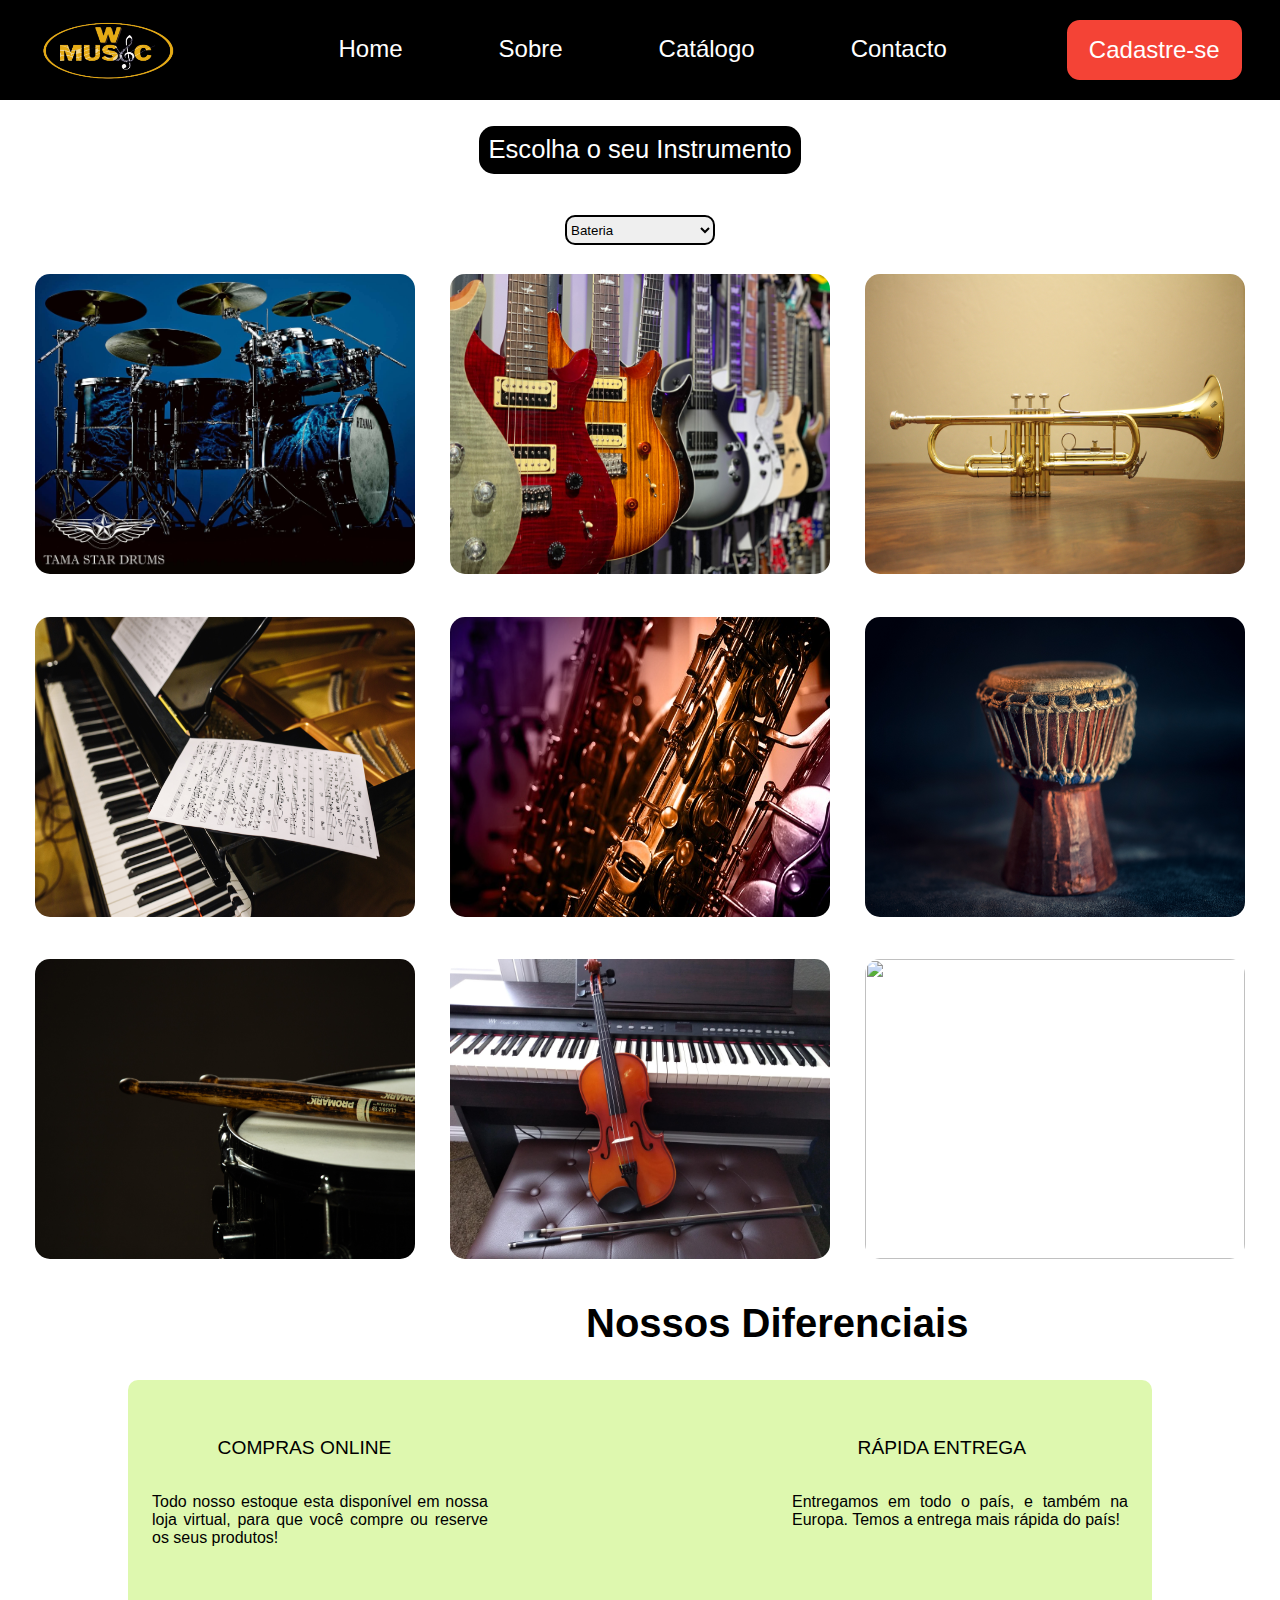
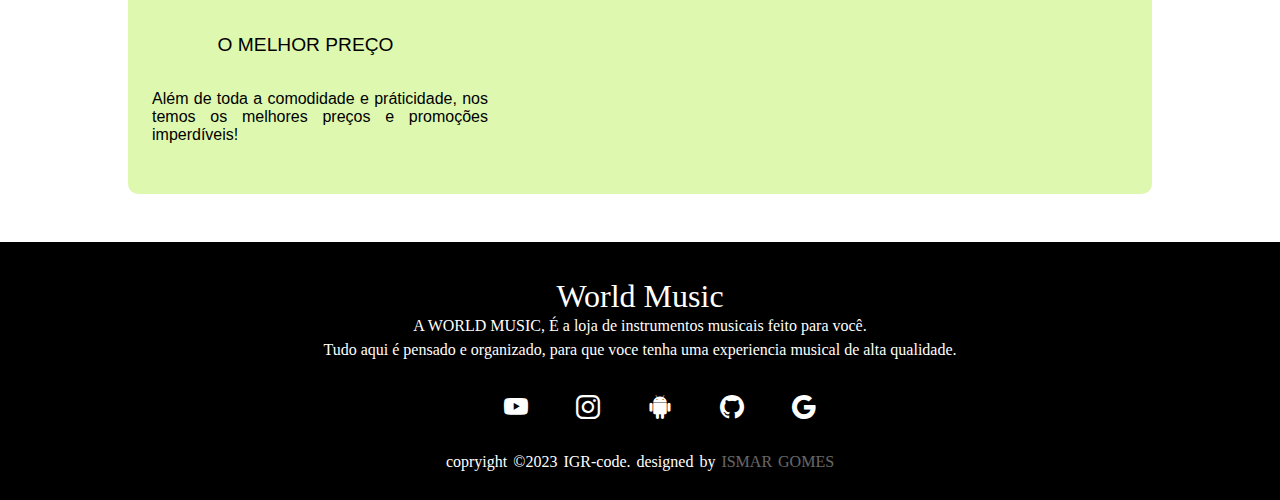
==== commit da2d8def: "Melhora das páginas do site" ====
--- a/ProjetoWMusic/catalogo.html
+++ b/ProjetoWMusic/catalogo.html
@@ -35,8 +35,7 @@
 			</header>
 
 			<article>			
-				<div id="box">														
-						<p class="pgf">Escolha o seu Instrumento</p>								
+				<div id="box">												<p class="pgf">Escolha o seu Instrumento<p>								
 					<select>
 						<option value="bateria">Bateria</option>
 						<option value="guitarra">Guitarra</option>
@@ -79,15 +78,26 @@
 				</div>					
 			</section>	
 					
-			<aside>
-                <p class="escolhe">AQUI VOCÊ ESCOLHE E TESTA O SEU EQUIPAMENTO</p>
-                            
-                <ul class="lista">
-					<li class="cartaz">Escolha os equipamentos<br>que você quer comprar;</li><br>
-                    <li class="cartaz">Escolha o meio <br> de pagamento;</li><br>
-                    <li class="cartaz">Receba seu equipamento <br> no sitio desejado.</li>
-                </ul>            
-            </aside>
+			<!-- INÍCIO da Section.diferenciais -->
+            <section id="diferenciais">	
+                <h2 class="section__titulo">Nossos <span class="section__titulo--destaque">Diferenciais</span></h2>
+                <div class="diferenciais">
+                    <article class="diferencial">
+                        <h3 class="diferencial__titulo diferencial__titulo--site">Compras Online</h3>
+                        <p class="diferencial__descricao">Todo nosso estoque esta disponível em nossa loja virtual, para que você compre ou reserve os seus produtos!</p>
+                    </article>
+                    
+                    <article class="diferencial">
+                        <h3 class="diferencial__titulo diferencial__titulo--hora">Rápida Entrega</h3>
+                        <p class="diferencial__descricao">Entregamos em todo o país, e também na Europa. Temos a entrega mais rápida do país!</p>
+                    </article>
+                    
+                    <article class="diferencial">
+                        <h3 class="diferencial__titulo diferencial__titulo--carteira">O melhor preço</h3>
+                        <p class="diferencial__descricao">Além de toda a comodidade e práticidade, nos temos os melhores preços e promoções imperdíveis!</p>
+                    </article>
+                </div><!--diferenciais-->
+            </section><!-- SECTION DIFERENCIAIS--> 
             
             <footer class="footer-content">
                 <h3>World Music</h3>    
--- a/ProjetoWMusic/css/styles.css
+++ b/ProjetoWMusic/css/styles.css
@@ -9,30 +9,30 @@
 }
 
 @import url('https://fonts.googleapis.com/css2?family=Roboto:wght@400;700&display=swap');
-/*_--**"Adicionamos umas fontes com o 'LINK' ACIMA" e " USAMOS *{ } para CONFIGURAR a TELA TODA"**-- */
+/*_--**"Adicionamos umas fontes com o 'LINK' ACIMA" e " USAMOS *{ } para CONFIGURAR a TELA 
+TODA"**-- */
+
+/**********************************/
+/* 0. Header
+/* 1. Slider - Carrossel
+/* 2. Section - Facilities
+/* 3. Section - Campus
+/* 4. Section - Testimonials
+/* 5. Section - Diferenciais
+/* 6. Footer - Content
+/* 7. Página SOBRE NÓS
+/* 8. Página CATÁLOGO
+/* 9. Página CONTACT
+/**********************************/
+
+/**********************************/
+/* 0. Header
+/**********************************/
 
 header{
     display: flex;
     flex-direction: column;  
 }
-h1{
-    font-family: 'Roboto', sans-serif;
-    font-size: 4rem;
-    color: #FFF;
-    text-shadow: 4px 4px 2px #000;
-    line-height:6rem;
-    margin-left:6rem;		
-}
-/*
-h2{
-    font-size: 40px;
-    font-family: 'fira code', sans-serif;
-    font-size: 40px;
-    color: #FFF;
-    text-shadow: 4px 4px 2px #000;
-    line-height: 40px;
-    margin-left: 20px;
-}*/
 nav {
     display: flex;
     flex-direction: row;
@@ -55,7 +55,7 @@
 }
 ul {
     display: flex;
-    gap: 3rem; /*** (3 rem é = a 30 px) ***/
+    gap: 3rem; 
 }
 ul a::after {
     content: '';
@@ -85,18 +85,17 @@
     background-color: #FFF;
     color: #f44336;
 }
-/***************----- Fim da Parte Header e NAV -----****************/
-/*********************************==================*************************************/
-
-/*******************==== INÍCIO DO SLIDER DO CARROSSEL ====********************/
+
+/**********************************/
+/* 1. Slider Carrossel
+/**********************************/
 section {
-    width: 100%;
-    
+    width: 100%;    
 }
 section h1 {
-    font-size: 55px;
-    color: #f44336;
-    margin-left: 584px;
+    font-size: 40px;
+    color: #000;
+    margin-left: 638px;
 }
 .slider {
     display: flex;
@@ -114,7 +113,6 @@
     height: 400px;
     display: flex;
 }
-
 .slides input{
     display: none;
 }
@@ -126,18 +124,19 @@
 .slide img{
     width: 800px;
 }
-/***********========= FIM DA SECTION .SLIDER (CARROSSEL) =======**********/
-/*********************************==================*************************************/
-
-/* INÍCIO DA SECTION .FACILITIES (INSTALAÇÕES) */
+
+/**********************************/
+/* 2. Section Facilities (Instalações )
+/**********************************/
+
 .facilities {
-    width: 80%;            /**/
+    width: 80%;            
     margin: auto;
-    text-align: center;    /**/
+    text-align: center;    
 }
 .facilities h1 {
-    font-size: 50px;
-    color: #f44336;
+    font-size: 40px;
+    color: #000;
     line-height: 4rem;
     margin-left: 22px;
 }
@@ -160,18 +159,19 @@
     margin-bottom: 15px;
     text-align: left;
 }
-/* FIM DA SECTION .FACILITIES (INSTALAÇÕES) */ 
-/**********************************//*=================*//************************************/
-
-/* INÍCIO DA SECTION .CAMPUS (CAMPUS.HTML) */
+
+/**********************************/
+/* 3. Section Campus (Campus)
+/**********************************/
+
 .campus {
     width: 80%;            /**/
     margin-left: 155px;
     text-align: center;   /**/
 }
 .campus h1 {
-    font-size: 62px;
-    color: #f44336;
+    font-size: 40px;
+    color: #000;
     line-height: 4rem;
     margin-left: 22px;
 }
@@ -199,44 +199,43 @@
 .layer:hover {
     background: rgba(226,0,0,0.7);
 }
-.layer h3 {     /* Vamos mexer com o "título das img" sobre as 3 Fotos */
+.layer h3 {     
     width: 100%;
     font-weight: 500;
     color: #fff;
     font-size: 26px;
-    bottom: 0;  /* Para o Título " VIR PARA BAIXO " de cada foto */
-    left: 50%;   /* Para o Título ficar no centro da foto em baixo*/
-    transform: translateX(-50%); /* Para o Título ficar no centro "TOTAL" da foto em baixo NA HORIZONTAL. */
-    position: absolute;  /* Para SEGUIR A POSIÇÃO ABSOLUTA DO "LAYER "*/
-    opacity: 0;          /* Para o "título "SUMIR" SOBRE as img" das 3 Fotos */
+    bottom: 0;  
+    left: 50%;   
+    transform: translateX(-50%); 
+    position: absolute;  
+    opacity: 0;          
     transition: 0.5s;
 }
-.layer:hover h3 {     /* Vamos MOVIMENTAR o "título das img" sobre as 3 Fotos */
-    bottom: 49%;   /* Para o "título SUBIR 49% SOBRE as img" das 3 Fotos */
-    opacity: 1;     /* Para o "título "APARECER" SOBRE as img" das 3 Fotos */
-}
-/* FIM DA SECTION .CAMPUS (CAMPUS.HTML) */
-/**********************************//*=================*//************************************/  
-
-/* INÍCIO DA SECTION .TESTIMONIALS (TESTEMUNHOS) */  /**/
+.layer:hover h3 {     
+    bottom: 49%;   
+    opacity: 1;   
+}  
+
+/**********************************/
+/* 4. Section Testemunhos 
+/**********************************/
 
 .testimonials {
-    width: 80%;            /**/
+    width: 80%;            
     margin-left: 155px;
-     /**/
 }
 .testimonials h1 {
-    font-size: 62px;
-    color: #f44336;
+    font-size: 40px;
+    color: #000;
     line-height: 4rem;
-    margin-left: 155px;
+    margin-left: 345px;
 }
 .testimonials-col {
     flex-basis: 44%;
     border-radius: 10px;
     margin-bottom: 5%;
     text-align: left;
-    background: #fff3f3;
+    background: #DEF8AF;
     padding: 25px;
     cursor: pointer;
     display: flex;
@@ -261,7 +260,6 @@
 .testimonials-col .bi {
     color: #f44336;    /* Muda a cor dos ícons */
 }
-/* INÍCIO DO RESPONSIVO (TESTIMAILS)- PARA TÊLAS MENORES - ALGUNS ITENS TEM QUE "DIMINUIR OS VALORES": */
 
 @media(max-width: 700px) {
     .testimonials-col img {  
@@ -269,36 +267,161 @@
         margin-right: 15px;       
     }                
 }
-/* FINAL DO RESPONSIVO - PARA TÊLAS MENORES - ALGUNS ITENS TEM QUE "DIMINUIR OS VALORES": */
-/* FIM DA SECTION .TESTIMONIALS (TESTEMUNHOS) */  
-/*********************************================*************************************/
-
-/* INÍCIO DA SECTION .CALL TO ACTION (CHAMADA PARA AÇÃO) */  /**/
-.cta {
-    width: 80%;            /**/
+
+/**********************************/
+/* 5. Diferenciais  #88CC11; #456809;
+/**********************************/
+
+.diferenciais{
+	display: flex;
+	flex-wrap: wrap;
+    background-color: #DEF8AF;
+    width: 80%;
     margin: auto;
-    background-image: linear-gradient(rgba(0,0,0,0.7),rgba(0,0,0,0.7)), url(assets/img/aula.jpg);
-    background-position: center;
-    background-size: cover;
-    border-radius: 10px;
+    margin-bottom: 3rem;
+    padding: 10px 0;
+    border-radius: 10px;
+}
+h2 {
+    font-size: 40px;
+    color: #000;
+    font-family: 'Roboto', sans-serif;   
+    margin-left: 586px;
+}
+.diferencial +.diferencial{
+	margin-top: 1.6rem;
+}
+.diferencial__titulo{
+	font-size: 1.2rem;
+	font-weight: 400;
+    color: #000;
+	text-transform: uppercase;
+	display: flex;
+	align-items: center;
+}
+.diferencial__titulo h3 {
+    margin-left: 5px;
+}
+.diferencial__descricao{
+	width: 21rem;	
+    padding: 1.5rem;
+    text-align: justify;
+    margin-top: -38px;
+}
+/* codigo fontawesome.com
+precisa ter 
+font-family: "Font Awesome 5 Free";
+font-weight: 900;
+*/
+
+.diferencial__titulo::before {
+	content:"";
+	background: var(--clr-black);
+	color: var(--clr-white);
+	padding: 1rem;
+	margin-right: .8rem;
+	font-family: "Font Awesome 5 Free";
+	font-weight: 900;
+	font-size: 3.6rem;
+}
+.diferencial__titulo--site::before{
+	content: "\f109";
+}
+.diferencial__titulo--carteira::before{
+	content: "\f555";
+}
+.diferencial__titulo--hora::before{
+	content: "\f05b";
+}
+
+@media screen and (min-width: 635px){
+	.diferenciais{
+		justify-content: space-between;
+	}
+	.diferencial +.diferencial  {
+		margin-top: 0;
+	}
+}
+
+/**********************************/
+/* 6. Footer - Content
+/**********************************/
+
+footer {
+    background-color: #000;
+    height: auto;
+    width: 100vw;
+    font-family: "open Sans";
+    padding-top: 40px;
+    color: #fff;   
+}
+.footer-content {
+    display: flex;
+    flex-direction: column;
+    align-items: center;
+    justify-content: center;
+    text-align: center;   
+}
+.footer-content h3 {
+    margin-top: 6px;
+    font-size: 2rem;
+    font-weight: 400;
+    text-transform: capitalize;
+    line-height: 1rem;
+}
+.footer-content p {
+    min-width: 500px;
+    margin: auto;
+    line-height: 24px;
+    font-size: 16px;  
+    margin-bottom: 1rem; 
+}
+.rede_social {
+    list-style: none;
+    display: flex;
+    flex-direction: row;
+    align-items: center;
+    justify-content: center;
+    margin: 1rem 0 1rem 0;
+}
+.rede_social li {
+    margin: 0;   
+}
+.rede_social a {
+    text-decoration: none;
+    color: #fff;   
+}
+.rede_social a i {
+    font-size: 1.5rem; 
+    transition: color .5s ease;   
+}
+.rede_social a:hover i {
+    color:#f44336;;
+}
+.footer-bottom {
+    background-color: #000;
+    width: 100vw;
+    padding: 10px;
     text-align: center;
-    padding: 100px 0;
-}
-.cta h1 {
-    color: #fff;
-    margin-bottom: 40px;
-    padding: 0;
-}
-@media(max-width: 700px) {
-    .cta h1 {
-        font-size: 24px;
-    }
-}
-/* FIM DA SECTION .CTA (CHAMADA PARA AÇÃO) */
-/* FIM DA SECTION .CALL TO ACTION (CHAMADA PARA AÇÃO) */  /**/  
-/*********************************==================*************************************/
-
-
+}
+.footer-bottom {
+    font-size: 14px;
+    word-spacing: 2px;
+    text-transform: captalize;
+}
+.footer-bottom span {
+    text-transform: uppercase;
+    opacity: .4;
+    font-weight: 200;
+}
+
+/**********************************/
+/* 7. PÁGINA SOBRE  (SOBRE NOS)
+/**********************************/
+
+.sobre_nos {
+    width: 80%;
+}
 #box {   
     display: flex;
     flex-direction: column;
@@ -307,138 +430,55 @@
 #box h2 {
     margin-left: 280px;
     margin-bottom: 50px;
-}
-
-/* INÍCIO DA SECTION .COURSE (COURSE.HTML) */
-.banner {
+    font-size: 40px;
+    font-family: 'Roboto', sans-serif;
+    color: #000;
+}
+.sobre_nos img {
+    width: 100%;
+    border-radius: 10px;
+    margin-left: 150px;
+}
+.sobre {
+    display: flex;
     width: 80%;
     margin: auto;
-    text-align: center;
-    padding-top: 20px;
-}
-.row {
-    display: flex;
-    margin-top: 5%;
-    justify-content: space-between;
-}
-.banner-col {                /* A DIV (.course-col) vai estilizar as 3 Divs de uma só vez. */
-    background: #d1ccc0;
-    flex-basis: 31%;         /* Flex-basis: 31%; : =  ARRUMOU AS 3 DIVS, COM OS TEXTOS. */
-    border-radius: 10%;
-    padding: 20px 12px;        /* Padding: 20px 12px;  =  Espaço interno nas 3 DIVS. */
-    box-sizing: border-box;    /* Box-sizing: border-box;  = Aumenta o espaço entre as 3 DIVS. */
-    margin-bottom: 5%;        /* Margin-bottom: 5%;  =  Aumenta o espaço das 3 DIVS, com o elemento abaixo. */
-    transition: 0.5s;         /* Para o efeito da Borda das Divs "APARECEREM." (.course-col:hover) */
-}
-h3 {              /* Vamos arrumar o título */
-    text-align: center;    /* Alinhar o texto ao centro */
-    font-weight: 600;      /* A espessura da letra */
-    margin: 10px 0px;      /* As margens nas 4 extremidades */
-    
-}
-.banner-col:hover {        /* Vamos coloacar uma borda na DIV " Que aparece quando o curso passa por cima */
-    box-shadow: 0 0 20px 0px;    
-}
-/******============ FIM DO BANNER ============********/
-/********************===========================================********************/
-
-
-#sobre {             /*Sobre nós*/
-    display: flex;
-    flex-direction: column;
-    align-items: center; 
-    justify-content: center;  
-}
-
-.w_music img {      /*Sobre nós*/
-    width: 280vw;
-    height: 300vw;
-}
-
-#sobre_nos {        /*Sobre nós*/
-    display: flex;
-    flex-direction: column;
-}
-
-h4 {
-    width: 100%;
-    text-transform: uppercase;	
-    font-size: 1.5rem;
-    font-family: 'Roboto', sans-serif;
-    color: #000;
-    padding: 1rem;
-    text-align: center;
-    margin-top: 2rem;
-}
-
-#home {
-    font-size: 40px;
-    font-family: 'fira code', sans-serif;
-    color: #000;
-    margin-bottom: 10.2px;
-}
-
-.sobre_nos {
-    width: 80%;
-}
-.sobre_nos img {
-    width: 100%;
-    border-radius: 10px;
-    margin-left: 150px;
-}
-
-.empresa {
-    font-size: 24px; /*Sobre nós*/
-}
-
-#sobre_texto {          /*Sobre nós*/
-    font-size: 20px;
+    margin-top: 3rem;
+}
+.w_music {
+    flex-basis: 55%;
+    width: 100%;
+}
+.w_music img {         
+    width: 600px;
+    height: 350px;
+    border-radius: 10px;
+    margin: 0;
+}
+.sobre-nos{
+    flex-basis: 38%;
+    width: 100%;
+    margin-right: 5%;
+    margin-top: 3%;
+}
+.sobre-nos p {
+    color: #999;
+    padding: 0;
+    font-weight: 400;
+    font-size: 18px;
     text-align: justify;
 }
-
-#sobre_texto span {      /*Sobre nós*/
+span {
     font-weight: bold;
 }
-
-/* INÍCIO DA About us content  (conteúdo) */  /**/ 
-.about-us {
-    width: 80%;
-    margin: auto;
-    padding-top: 30px;
-    padding-bottom: 50px;
-}
-.about-col {
-    flex-basis: 58%;
-    padding: 30px 2px;
-}
-.about-col img {
-    width: 100%;    
-}
-.about-col #sobre_texto {
-    margin-top: 0px;
-}
-.about-us h1 {
-    padding-top: 0;
-    font-size: 56px;
-    margin-left: 226px;
-    line-height: 0;
-    color: #f44336;
-}
-.about-col p {
-    padding: 15px 0 25px;
-}
-.red_btn {
-    border-color: #f44336;
-    background: transparent;
-    color: #f44336;
-}
-.red_btn:hover {
-    color: #fff;
-}
-/* FIM DA About us content  (conteúdo) */  
-
-/**********************************************************************/
-
+/*** Section - Facilities ***/
+/*** Section - Testimonials ***/
+/*** Section - Diferenciais ***/
+/*** Footer ***/
+
+/**********************************/
+/* 8. PÁGINA CATÁLOGO (CATÁLOGO)
+/**********************************/
 
 .pgf {                 /*Catálogo*/
     font-size: 1.6rem;
@@ -447,298 +487,89 @@
     color: #FFF;  
     padding: 0.6rem;
     border-radius: 15px;       
-
-}
-
-#escolha {
-    font-size: 3rem;
-    font-family: 'Roboto', sans-serif;
-}
-
+}
 select {                   /*Sobre nós*/
     width: 150px;
     height: 30px;
     border-radius: 10px;
     border: 2px solid #000;
 }
-
-#cadastro {
-    background-color: #4cd137; /*Sobre nós*/
-}
-
-
-#text {
-    margin-top: 5px;
-    margin-bottom: 5px;
-    margin-left: 0%;
-}
-
-
-/* INÍCIO DA SECTION .BOTÕES (CHAMADA PARA AÇÃO DE START E STOP) */  /**/  
-
-#botoes {
-    background-color: #000;
-}
-
-.start{
-    margin-left: 650px;
-    margin-top: 5px;
-    font-size: 20px;
-    padding: 1px 15px;
-    border: 2px solid #dfe4ea;
-    border-style: outset;
-    border-radius: 10px;/*Ficar arredondado*/
-}
-
-.start:hover{
-    background-color:#4cd137;
-}
-
-
-.stop{
-    margin-left: 80px;
-    margin-top: 5px;
-    font-size: 20px;
-    padding: 1px 15px;
-    border: 2px solid #dfe4ea;
-    border-style: outset;
-    border-radius: 10px;
-}
-
-.stop:hover{
-    background-color:red;
-}
-
-.manual-navigation{
-    position: absolute;
-    width: 800px;
-    margin-top: -30px;
-    display: flex;
-    justify-content: center;
-}
-
-.manual-btn{
-    padding: 5px;
-    border-radius: 10px;
-    cursor: pointer;
-    transition: 1s;
-    border: 2px solid #fff;
-    opacity: 0;
-}
-
-.manual-btn:not(:last-child){
-    margin-right: 40px;
-}
-
-.manual-btn:hover{
-    background-color: #fff;
-}
-
-#radio1:checked ~ .first{
-    margin-left: 0;
-}
-
-#radio2:checked ~ .first{
-    margin-left: -25%;
-}
-
-#radio3:checked ~ .first{
-    margin-left: -50%;
-}
-
-#radio4:checked ~ .first{
-    margin-left: -75%;
-}
-
-.navigation-auto div{
-    border: 2px solid #4834d4;
-    padding: 5px;
-    border-radius: 10px;
-    cursor: pointer;
-    transition: 1s;
-    opacity: 0;
-}
-
-.navigation-auto{
-    position: absolute;
-    width: 800px;
-    margin-top: 370px;
-    display: flex;
-    justify-content: center;   
-}
-/****========= FIM DA SECTION.BOTÕES (CHAMADA PARA AÇÃO DE START E STOP) =======******/
-/*********************************==================*************************************/
-
-/* INÍCIO DA SECTION ASIDE COM CARTAZ  */  /**/  
-
-aside {                       /*Sobre nós*/
-    display: flex;
-    flex-direction: column;
-    align-items: center;
-    margin-top: 50px;
-}
-
-.cartaz {                        /*Sobre nós*/
-    display: inline-flex;
-    justify-content: center;
-    align-items: center;
-    font-family: 'Roboto', sans-serif;
-    font-size: 18px;
-    padding: 5px 20px;
-    height: 50px;
-    text-align: 50px;
-    border: 2px solid #3d3d3d;
-    color: #FFF;
-    background-color: #4b4b4b;                
-    border-radius: .8rem;    
-    margin-top: 1rem;                      
-}
-
-#equipamento {
-    font-size: 25px;
-    font-family: 'Roboto', sans-serif;
-    font-weight: bold;
-}
-
-#container {
-    margin-top: 60px;
-    display: inline-block;
-    justify-content:space-between;	          
-    width:100%;
-    height:500px;			
-}
-
-/*#instrument {		
-   width: 1300px;
-   height: 400px;
-   margin-left:200px;
-   margin-top: 0px;
-   margin-bottom:20px;		
-}*/
-
-.instrument {         /*Catálogo*/
-    display: flex;	
-    flex-direction: column;	
-    align-items: center;
-    justify-content: center;
-    padding: 0 20px;
-
-}
-
-.fts_catalog {
-    width: 220px;
-    height: 200px;
-}
-
-#inst_1 {
-    width: 1300px;
-    height: 200px;
-    margin-left:200px;
-    margin-top: 30px;
-    margin-bottom:0px;	
-    gap: 10px;	
-}
-
-#inst_2 {
-    width: 1300px;
-    height: 200px;
-    margin-left:200px;
-    margin-top: 0px;
-    margin-bottom:0px;		
-}
-
-#music {
-   margin-left:40px;
-   margin-right:40px;	    
-}
-
-#imagem{
-   margin-bottom:10px;
-   margin-top:10px;		
-}
-
-#p{
-font-family:'Roboto', sans-serif;
-font-size:20px;	
-}
-
-.opções {
-    text-align: center;
-    font-size: 2rem;
-    font-family: 'Roboto', sans-serif;
-    margin-top: 10px;
-}
-
-
-#local{
-    display:block;		
-    margin-bottom:80px;
-    margin-left: 400px;
-}
-
-.lista{
-    text-align: center;
-    font-size: 25px;
-    font-family: 'Roboto', sans-serif;
-    margin-top:-15px;
-    margin-bottom: 40px;
-    color: #000;
-}
-
-/*Sobre começa aqui*/
-
-.sobre {
-    display: flex;
-    margin-top: 3rem;
-}
-
-#ftstudio {
-    width: 600px;
-    height: 350px;
-    margin-left: 4rem;
-    border-radius: 10px;
-}
-
-.w_music {
-    width: 100%;
-}
-
-.sobre-nos{
-    width: 100%;
-}
-
-#sobre_texto{
-    margin-right: 140px;
-    margin-top: 4rem;
-}
-
 .fotos {
     display: flex;
     flex-direction: row;
     align-items: center;
     justify-content: space-evenly; 
-    margin-top: 1%;  
-}
-
+    margin-top: 1%; 
+    margin-bottom: 3%; 
+}
+.fotos h1 {
+    display: inline-flex;
+}
 .foto_1 {
      width: 380px;
      height: 300px;
      border-radius: 15px;
 }
-
 .foto_2 {
     width: 380px;
     height: 300px;
     border-radius: 15px;
 }
-
 .foto_3 {
     width: 380px;
     height: 300px;
     border-radius: 15px;
 }
 
-.hero_btn1 {
+/**********************************/
+/* 9. PÁGINA CONTACT (CONTACT)
+/**********************************/
+
+.location {
+    width: 80%;
+    margin: auto;
+    padding: 80px 0;
+}
+.location iframe {
+    width: 100%;
+}
+.contact-us {
+    width: 80%;
+    margin: auto;
+}
+.contact-col {
+    flex-basis: 48%;
+    margin-bottom: 30px;
+}
+.contact-col div {
+    display: flex;
+    align-items: center;
+    margin-bottom: 40px;
+}
+.contact-col div .bi {
+    font-size: 28px;
+    color: #f44336;
+    margin: 10px;
+    margin-right: 30px;
+}
+.contact-col div p {
+    padding: 0;
+}
+.contact-col div h5 {
+    color: #555;
+    font-size: 20px;
+    margin-bottom: 5px;
+    font-weight: 400;
+}
+.contact-col input, .contact-col textarea {
+    width: 100%;
+    padding: 15px;
+    margin-bottom: 17px;
+    background: #DEF8AF;
+    border: 1px solid #DEF8AF;
+    box-sizing: border-box;
+}
+.hero_btn {
     display: inline-block;
     color: #f44336;
     text-decoration: none;
@@ -749,168 +580,141 @@
     position: relative;
     cursor: pointer; 
 } 
-.hero_btn1:hover {
+.hero_btn:hover {
     border: #fff;
     background-color: #f44336;
     color: #fff;
     transition: 1s;
 }
-
-.ponto-x {  /*PAI das divs "coluna_1 e coluna_2*/
-    display: flex; 
-    width: 100%;
-    margin-top: 3rem;
-}
-
-.coluna_1 {   /*PAI das divs "coluna_1 e coluna_2*/
-    display: flex;
-    flex-direction: column;
-    justify-content: center; 
-    gap: 1rem;
-}
-
-.address {   /*FILHO da div "coluna_1"*/
-    display: flex;
-    flex-direction: column;
+.red_btn {
+    border-color: #f44336;
+    background: transparent;
+    color: #f44336;
+}
+.red_btn:hover {
+    color: #fff;
+}
+
+/**********************************/
+/* 6. Section course (CURSO)
+/**********************************/
+
+.banner {
+    width: 80%;
+    margin: auto;
+    text-align: center;
+    padding-top: 20px;
+}
+.row {
+    display: flex;
+    margin-top: 5%;
+    justify-content: space-between;
+}
+.banner-col {                
+    background: #d1ccc0;
+    flex-basis: 31%;         
+    border-radius: 10%;
+    padding: 20px 12px;        
+    box-sizing: border-box;    
+    margin-bottom: 5%;        
+    transition: 0.5s;         
+}
+h3 {              
+    text-align: center;    
+    font-weight: 600;      
+    margin: 10px 0px;      
+    
+}
+.banner-col:hover {        
+    box-shadow: 0 0 20px 0px;    
+}
+  
+/**********************************/
+/* 10. Section - botões (AÇÃO START E STOP)
+/**********************************/
+
+#botoes {
+    background-color: #000;
+}
+.start{
+    margin-left: 650px;
+    margin-top: 5px;
+    font-size: 20px;
+    padding: 1px 15px;
+    border: 2px solid #dfe4ea;
+    border-style: outset;
+    border-radius: 10px;/*Ficar arredondado*/
+}
+.start:hover{
+    background-color:#4cd137;
+}
+.stop{
+    margin-left: 80px;
+    margin-top: 5px;
+    font-size: 20px;
+    padding: 1px 15px;
+    border: 2px solid #dfe4ea;
+    border-style: outset;
+    border-radius: 10px;
+}
+.stop:hover{
+    background-color:red;
+}
+.manual-navigation{
+    position: absolute;
+    width: 800px;
+    margin-top: -30px;
+    display: flex;
     justify-content: center;
-    width: 30%;
-    margin-left: 5rem;
-    background-color: #CAD3C8;
-    padding: 0px 25px 20px ;
-    border: 4px solid #dff9fb;   
-}
-
-p {
-    font-size: 20px;
-    margin-bottom: 1rem;
-}
-
-
-.maps {      /*FILHO da div "coluna_1"*/
-    width: 30%;
-    background-color: #CAD3C8;
-    padding: 0px 25px 20px ;
-    border: 4px solid #dff9fb;
-    margin-left: 5rem;
-    border: 4px solid #dff9fb;
-}
-
-#sobre_texto {
-    font-size: 20px;
-    margin-bottom: 1rem;
-}
-
-span {
-    font-weight: bold;
-
-}
-
-.coluna_2 { 
-    position:absolute;
-    width: 100%;
-    height: auto;
-    margin: 0px;
-}
-
-#local {
+}
+.manual-btn{
+    padding: 5px;
+    border-radius: 10px;
+    cursor: pointer;
+    transition: 1s;
+    border: 2px solid #fff;
+    opacity: 0;
+}
+.manual-btn:not(:last-child){
+    margin-right: 40px;
+}
+.manual-btn:hover{
+    background-color: #fff;
+}
+#radio1:checked ~ .first{
+    margin-left: 0;
+}
+#radio2:checked ~ .first{
+    margin-left: -25%;
+}
+#radio3:checked ~ .first{
+    margin-left: -50%;
+}
+#radio4:checked ~ .first{
+    margin-left: -75%;
+}
+.navigation-auto div{
+    border: 2px solid #4834d4;
+    padding: 5px;
+    border-radius: 10px;
+    cursor: pointer;
+    transition: 1s;
+    opacity: 0;
+}
+.navigation-auto{
     position: absolute;
-    left: 15%;
-    width: 100%;
-    height: auto;
-}
-
-#mapa {
     width: 800px;
-    height: 500px; 
-}
-
-
-
-
-                /**********************************************************************/
-
-                
-
-
-/*Aqui começa estilizar o footer*/
-
-footer {
-    background-color: #000;
-    height: auto;
-    width: 100vw;
-    font-family: "open Sans";
-    padding-top: 40px;
-    color: #fff;   
-}
-
-.footer-content {
-    display: flex;
-    flex-direction: column;
-    align-items: center;
-    justify-content: center;
-    text-align: center;   
-}
-
-.footer-content h3 {
-    margin-top: 6px;
-    font-size: 2rem;
-    font-weight: 400;
-    text-transform: capitalize;
-    line-height: 1rem;
-}
-
-.footer-content p {
-    min-width: 500px;
-    margin: auto;
-    line-height: 24px;
-    font-size: 16px;  
-    margin-bottom: 1rem; 
-}
-
-.rede_social {
-    list-style: none;
-    display: flex;
-    flex-direction: row;
-    align-items: center;
-    justify-content: center;
-    margin: 1rem 0 1rem 0;
-}
-
-.rede_social li {
-    margin: 0;   
-}
-
-.rede_social a {
-    text-decoration: none;
-    color: #fff;   
-}
-
-.rede_social a i {
-    font-size: 1.5rem; 
-    transition: color .5s ease;   
-}
-
-.rede_social a:hover i {
-    color:#f44336;;
-}
-
-.footer-bottom {
-    background-color: #000;
-    width: 100vw;
-    padding: 10px;
+    margin-top: 370px;
+    display: flex;
+    justify-content: center;   
+}
+h4 {                              /*NÃO PERTENCE A PAGE SOBRE*/
+    width: 100%;
+    text-transform: uppercase;	
+    font-size: 1.5rem;
+    font-family: 'Roboto', sans-serif;
+    color: #000;
+    padding: 1rem;
     text-align: center;
-}
-
-.footer-bottom {
-    font-size: 14px;
-    word-spacing: 2px;
-    text-transform: captalize;
-}
-
-.footer-bottom span {
-    text-transform: uppercase;
-    opacity: .4;
-    font-weight: 200;
-}
-
-
+    margin-top: 2rem;
+}
